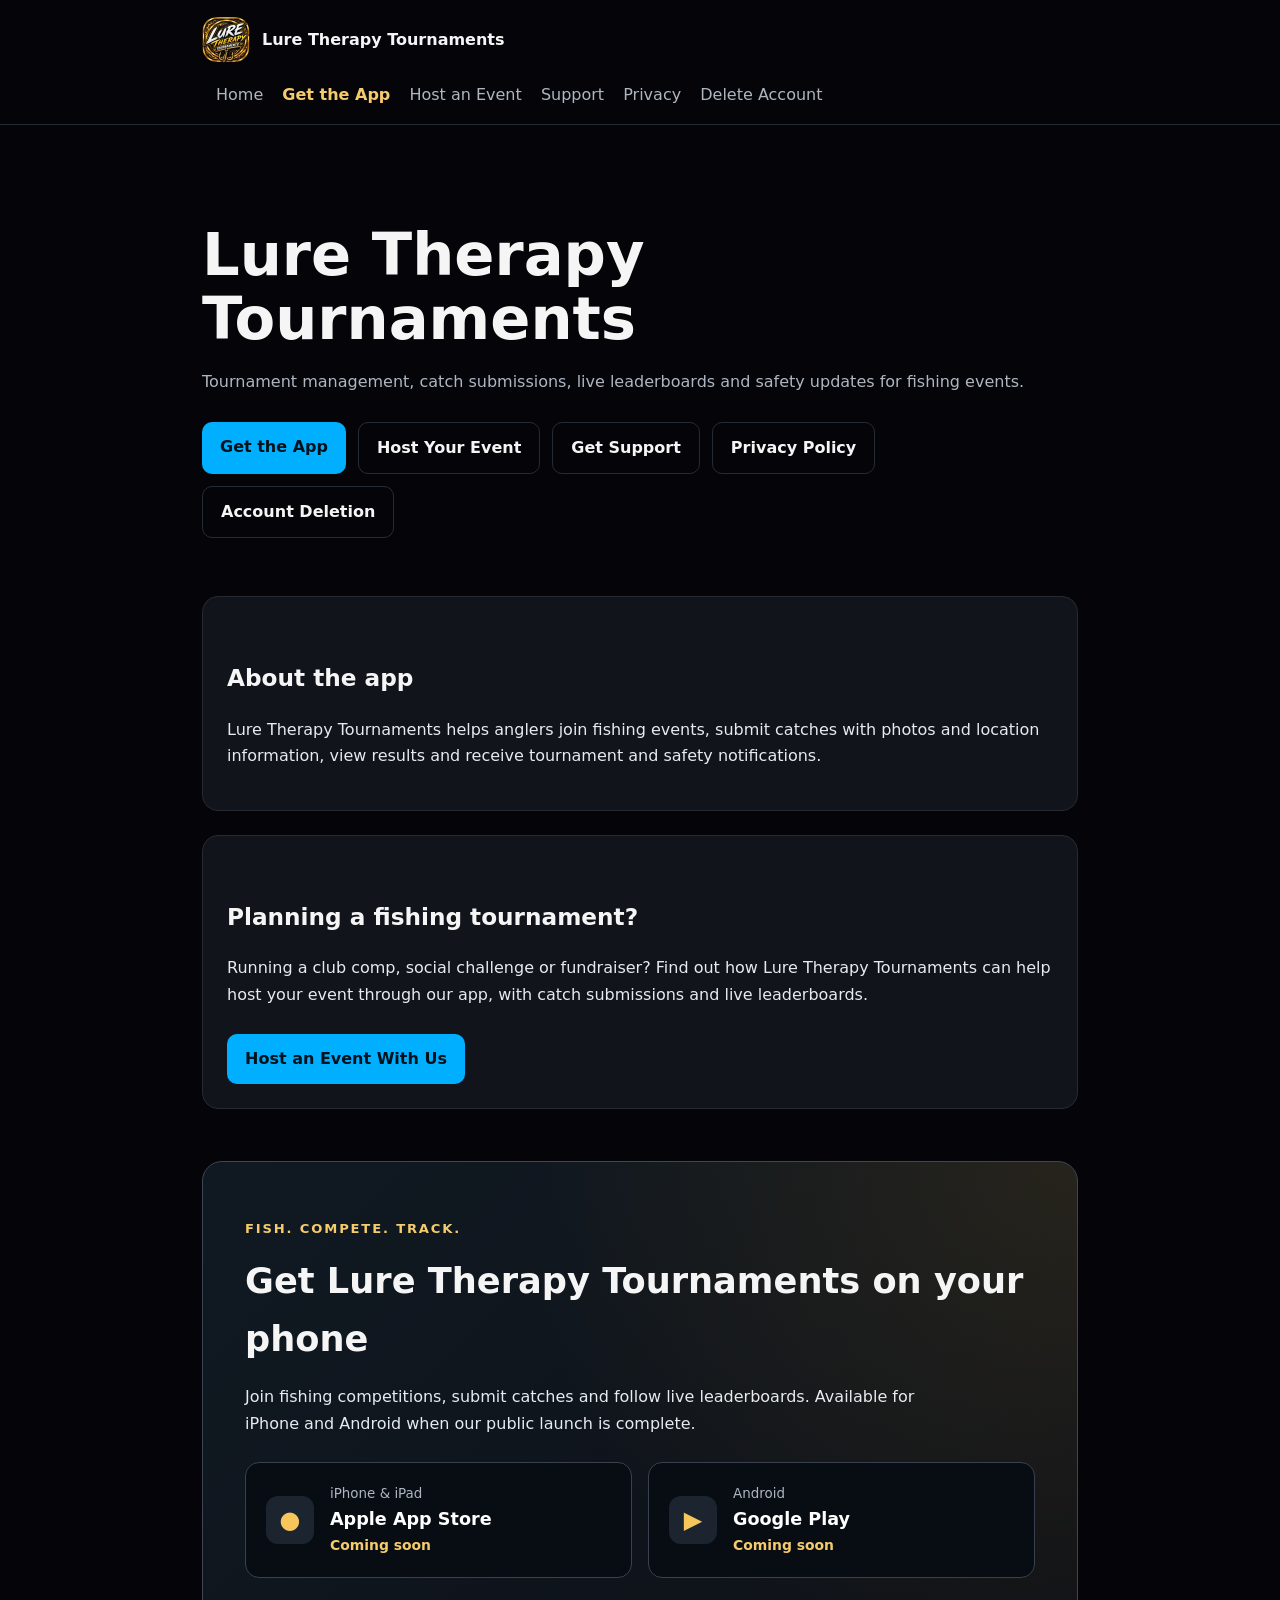
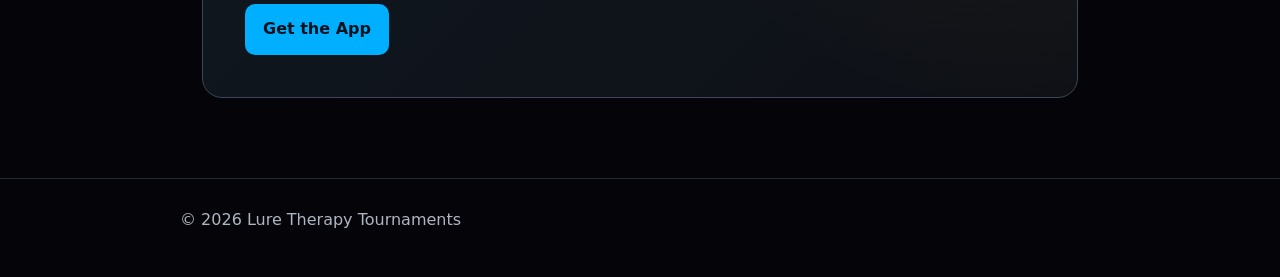
==== index.html @ d0845c4b "Add prominent app download links to homepage" ====
<!doctype html>
<html lang="en">
<head>
  <meta charset="utf-8">
  <meta name="viewport" content="width=device-width, initial-scale=1">
  <title>Lure Therapy Tournaments</title>
  <meta name="description" content="Lure Therapy Tournaments - tournament management, catch submissions, live leaderboards and safety updates.">
  <link rel="stylesheet" href="/styles.css">
</head>
<body>
<header>
  <div class="nav">
    <div class="brand">Lure Therapy Tournaments</div>
    <nav>
      <a href="/">Home</a>
      <a href="/download/">Get the App</a>
      <a href="/host-an-event/">Host an Event</a>
      <a href="/support/">Support</a>
      <a href="/privacy/">Privacy</a>
      <a href="/delete-account/">Delete Account</a>
    </nav>
  </div>
</header>
<main>
  <section class="hero">
    <h1>Lure Therapy Tournaments</h1>
    <p class="muted">Tournament management, catch submissions, live leaderboards and safety updates for fishing events.</p>
    <div class="actions">
      <a class="button" href="/download/">Get the App</a>
      <a class="button secondary" href="/host-an-event/">Host Your Event</a>
      <a class="button secondary" href="/support/">Get Support</a>
      <a class="button secondary" href="/privacy/">Privacy Policy</a>
      <a class="button secondary" href="/delete-account/">Account Deletion</a>
    </div>
  </section>
  <div class="card">
    <h2>About the app</h2>
    <p>Lure Therapy Tournaments helps anglers join fishing events, submit catches with photos and location information, view results and receive tournament and safety notifications.</p>
  </div>
  <div class="card">
    <h2>Planning a fishing tournament?</h2>
    <p>Running a club comp, social challenge or fundraiser? Find out how Lure Therapy Tournaments can help host your event through our app, with catch submissions and live leaderboards.</p>
    <div class="actions"><a class="button" href="/host-an-event/">Host an Event With Us</a></div>
  </div>

  <section id="download" class="download-section" aria-labelledby="download-heading">
    <p class="download-eyebrow">Fish. Compete. Track.</p>
    <h2 id="download-heading">Get Lure Therapy Tournaments on your phone</h2>
    <p>Join fishing competitions, submit catches and follow live leaderboards. Available for iPhone and Android when our public launch is complete.</p>
    <div class="store-grid" aria-label="App store availability">
      <div class="store-option">
        <span class="store-icon" aria-hidden="true">●</span>
        <div><span class="store-kicker">iPhone &amp; iPad</span><strong>Apple App Store</strong><span class="store-status">Coming soon</span></div>
      </div>
      <div class="store-option">
        <span class="store-icon" aria-hidden="true">▶</span>
        <div><span class="store-kicker">Android</span><strong>Google Play</strong><span class="store-status">Coming soon</span></div>
      </div>
    </div>
    <div class="actions"><a class="button" href="/download/">Get the App</a></div>
  </section>
</main>
<footer><div class="footer-inner">© 2026 Lure Therapy Tournaments</div></footer>
</body>
</html>
---- styles.css ----
:root {
  color-scheme: dark;
  --bg: #050509;
  --card: #11141a;
  --text: #f5f5f5;
  --muted: #aeb6c2;
  --accent: #00afff;
  --line: #252b35;
  --max: 920px;
}
* { box-sizing: border-box; }
body {
  margin: 0;
  font-family: Inter, ui-sans-serif, system-ui, -apple-system, BlinkMacSystemFont, "Segoe UI", sans-serif;
  background: var(--bg);
  color: var(--text);
  line-height: 1.65;
}
a { color: var(--accent); }
header { border-bottom: 1px solid var(--line); background: #050509; }
.nav {
  max-width: var(--max);
  margin: 0 auto;
  padding: 16px 22px;
  display: flex;
  gap: 18px;
  align-items: center;
  justify-content: space-between;
  flex-wrap: wrap;
}
.brand { font-weight: 800; }
nav a { margin-left: 14px; text-decoration: none; color: var(--muted); }
main { max-width: var(--max); margin: 0 auto; padding: 56px 22px 80px; }
.hero { padding: 42px 0 34px; }
h1 { font-size: clamp(2.1rem, 5vw, 3.7rem); line-height: 1.08; margin: 0 0 18px; }
h2 { margin-top: 38px; font-size: 1.45rem; }
h3 { margin-top: 26px; font-size: 1.1rem; }
p, li { color: #e7eaf0; }
.muted { color: var(--muted); }
.card {
  background: var(--card);
  border: 1px solid var(--line);
  border-radius: 16px;
  padding: 24px;
  margin: 24px 0;
}
.actions { display: flex; gap: 12px; flex-wrap: wrap; margin-top: 26px; }
.button {
  display: inline-block;
  padding: 12px 18px;
  border-radius: 10px;
  text-decoration: none;
  font-weight: 700;
  background: var(--accent);
  color: #00131c;
}
.button.secondary { background: transparent; color: var(--text); border: 1px solid var(--line); }
footer { border-top: 1px solid var(--line); padding: 28px 22px 44px; color: var(--muted); }
.footer-inner { max-width: var(--max); margin: 0 auto; }
ul { padding-left: 22px; }

/* Lure Therapy brand icon — displayed in the header on every page. */
.brand {
  display: inline-flex;
  align-items: center;
  gap: 12px;
  line-height: 1.2;
}
.brand::before {
  content: "";
  display: inline-block;
  flex: 0 0 48px;
  width: 48px;
  height: 48px;
  border-radius: 11px;
  background: url("[data-uri]") center / contain no-repeat;
}
@media (max-width: 600px) {
  .brand::before {
    flex-basis: 40px;
    width: 40px;
    height: 40px;
  }
}


/* App download sections and navigation */
nav a[aria-current="page"] { color: #fff; font-weight: 700; }
nav a[href="/download/"] { color: #f5cb6c; font-weight: 750; }
nav a[href="/download/"]:hover, nav a[href="/download/"]:focus-visible { color: #ffe2a1; }
.download-section {
  margin: 52px 0 0;
  padding: clamp(26px, 5vw, 42px);
  border: 1px solid #3d4652;
  border-radius: 20px;
  background: radial-gradient(circle at 100% 0%, rgba(247, 180, 43, .10), transparent 55%), linear-gradient(135deg, #101922, #0e1016);
}
.download-section h2 { margin: 0 0 10px; font-size: clamp(1.5rem, 3.4vw, 2.2rem); }
.download-section p { max-width: 700px; }
.download-eyebrow { color: #f5cb6c; text-transform: uppercase; letter-spacing: .14em; font-size: .82rem; font-weight: 800; }
.store-grid { display: grid; grid-template-columns: repeat(2, minmax(0, 1fr)); gap: 16px; margin-top: 25px; }
.store-option {
  display: flex; align-items: center; gap: 16px; min-height: 105px;
  padding: 20px; border: 1px solid #38414d; border-radius: 14px;
  background: #080d13;
}
.store-option > div { display: flex; flex-direction: column; align-items: flex-start; }
.store-icon { display: inline-flex; align-items: center; justify-content: center; flex: 0 0 48px; width: 48px; height: 48px; border-radius: 12px; background: #1c2430; color: #f7c65a; font-size: 1.5rem; }
.store-kicker { color: #aeb6c2; font-size: .84rem; }
.store-option strong { color: #fff; font-size: 1.1rem; }
.store-status { color: #f5cb6c; font-size: .87rem; font-weight: 700; }
.download-note { color: #aeb6c2; font-size: .9rem; margin: 16px 0 0; }
@media (max-width: 650px) {
  .store-grid { grid-template-columns: 1fr; }
  .store-option { min-height: 90px; }
  .nav nav { display: flex; flex-wrap: wrap; gap: 8px 14px; }
  .nav nav a { margin-left: 0; }
}
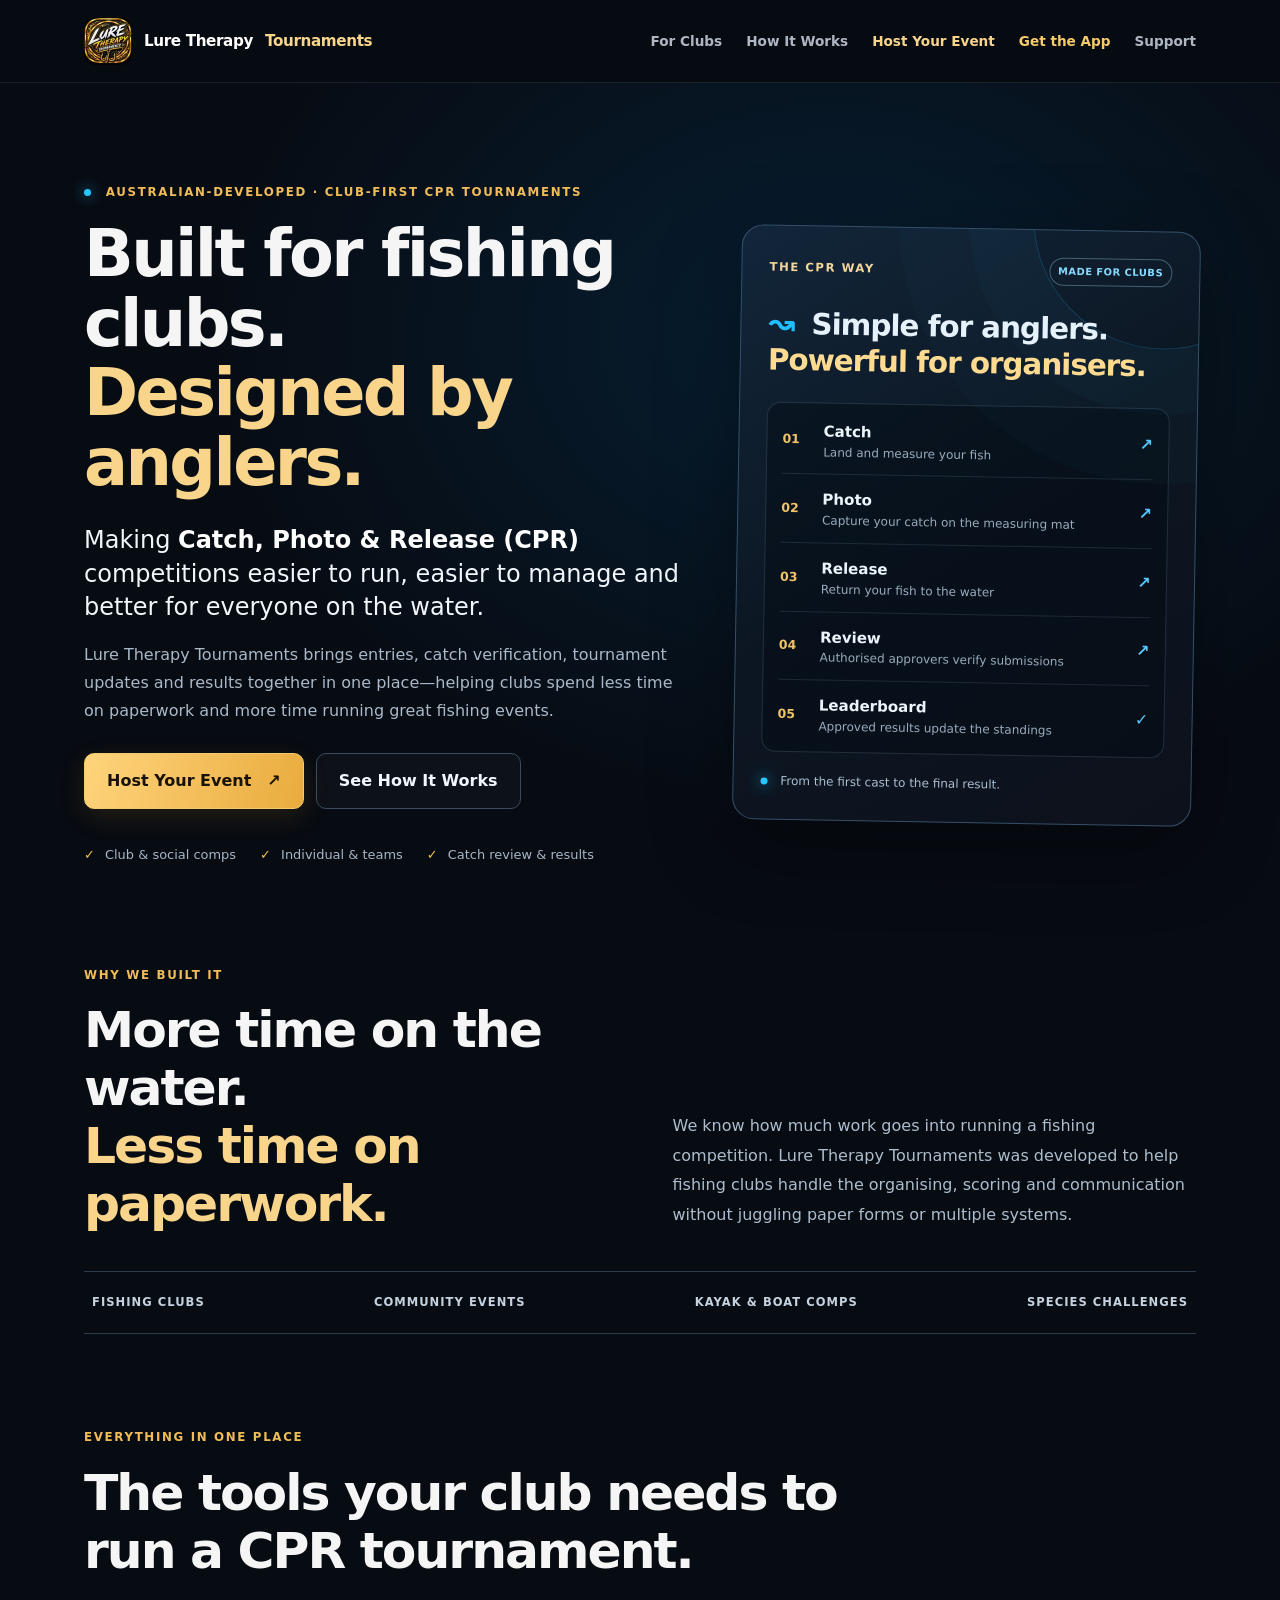
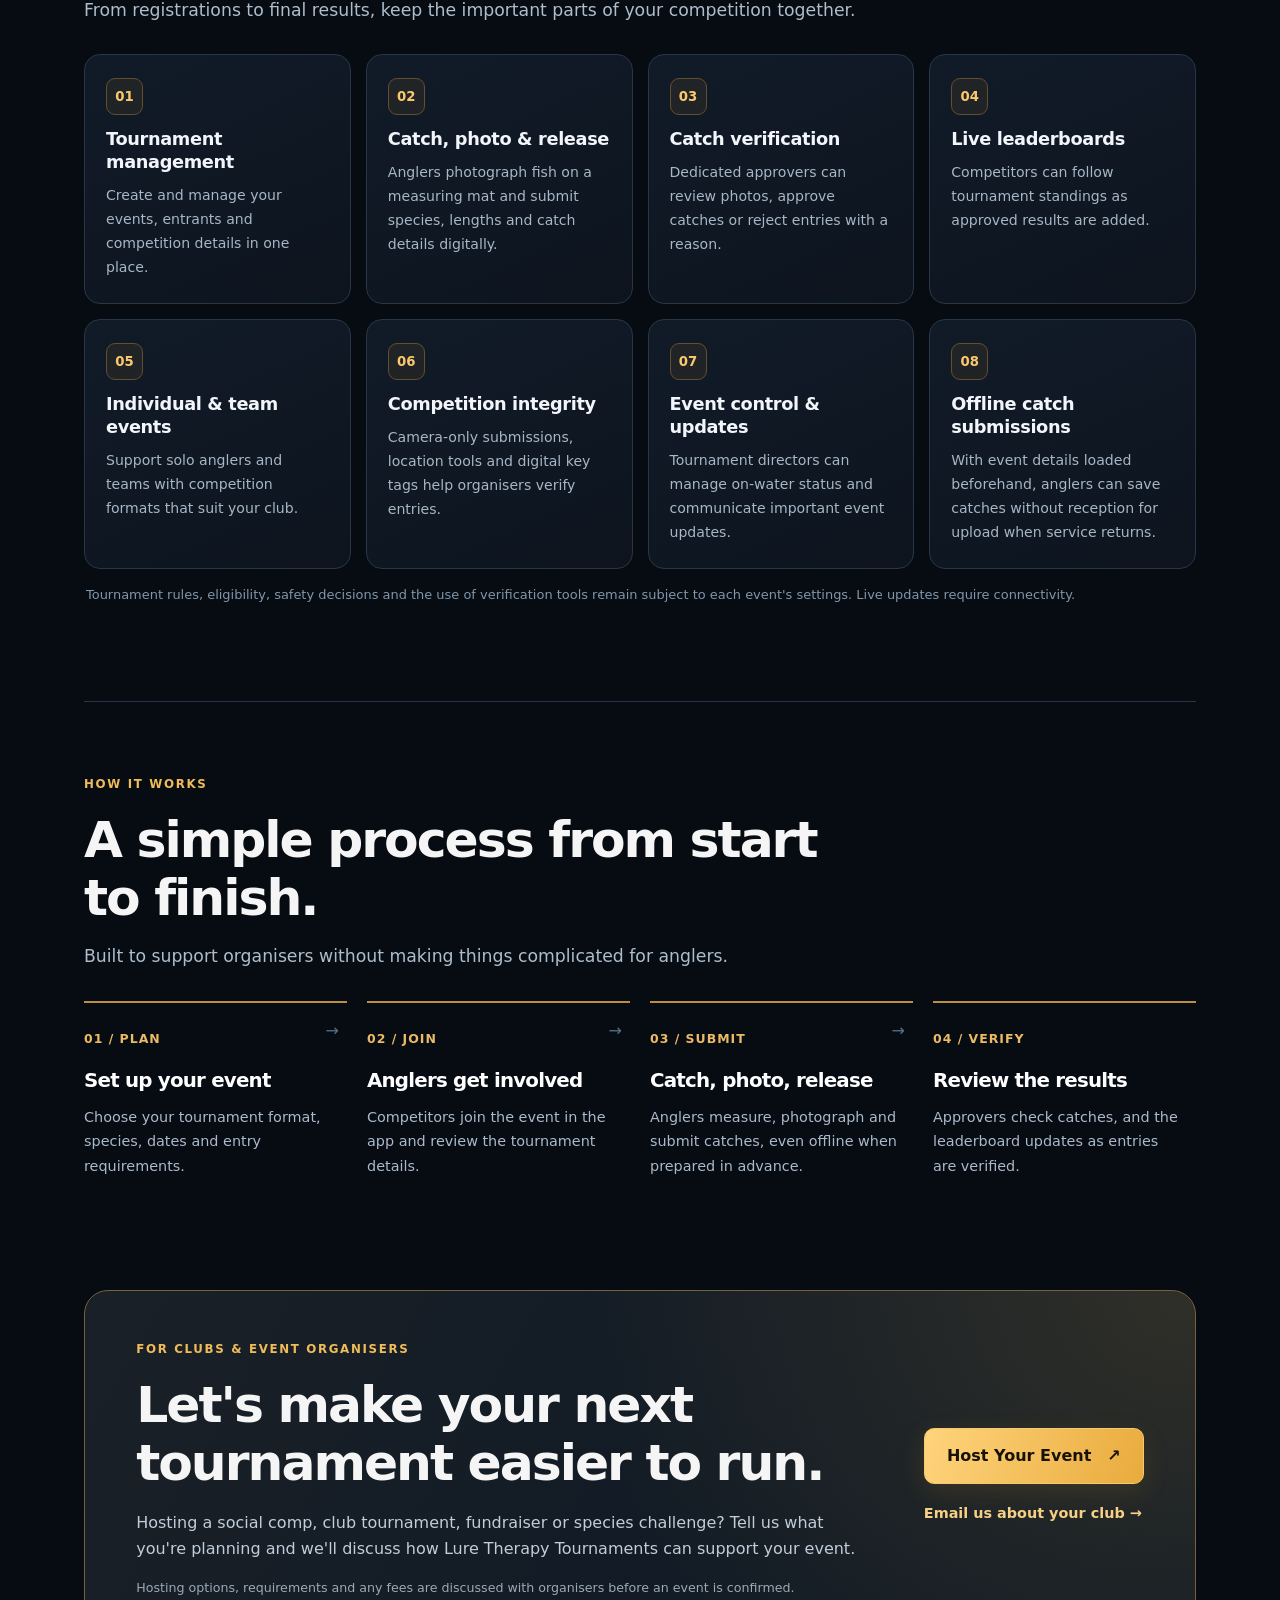
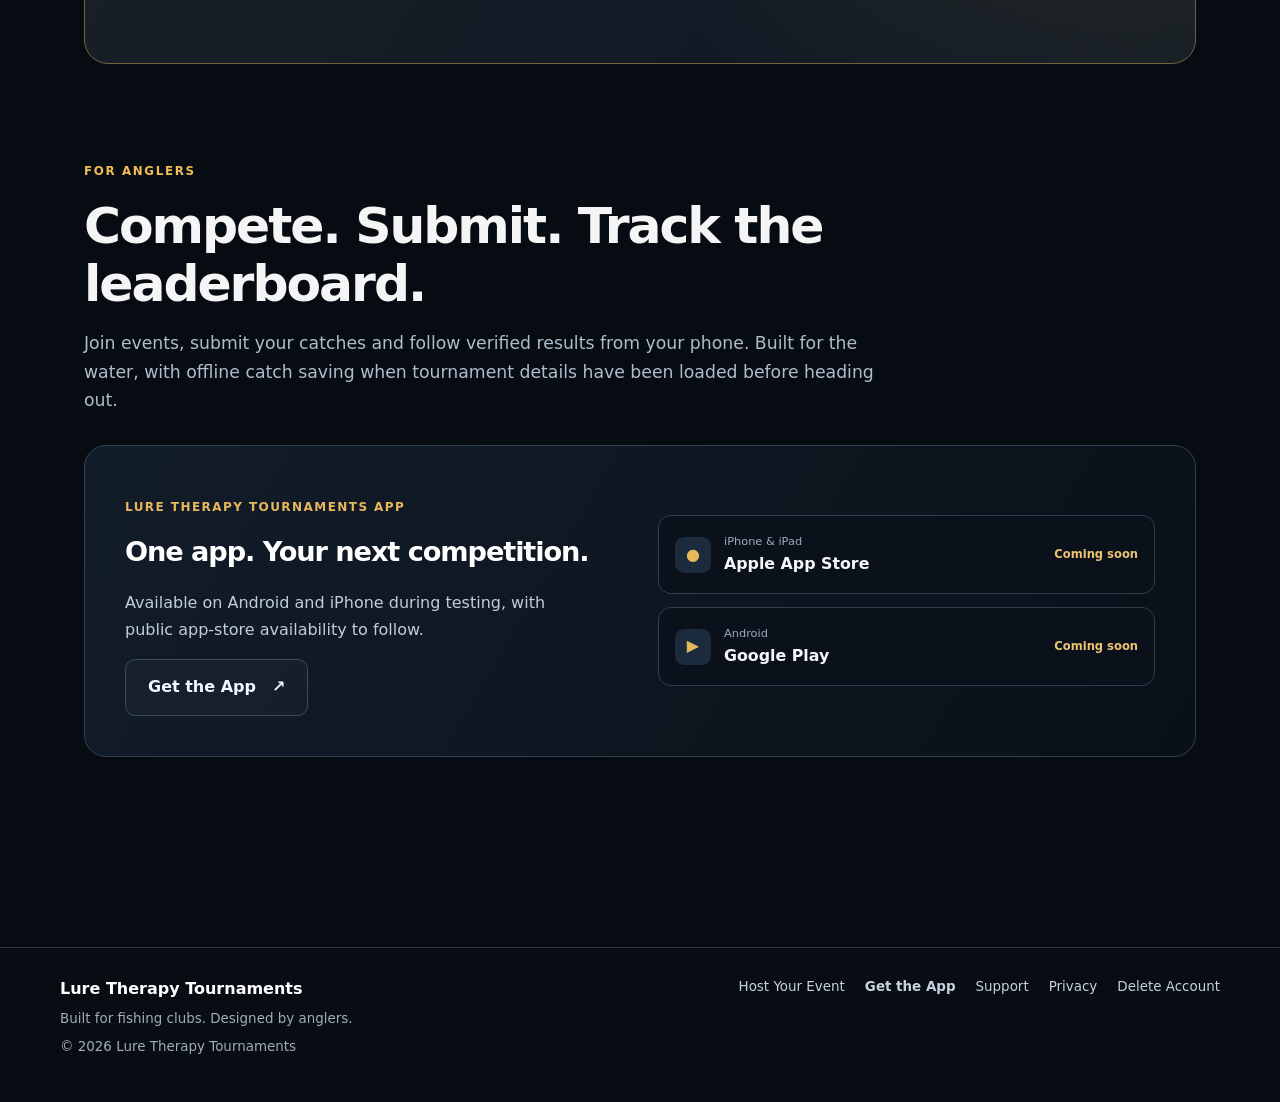
==== commit 1d7abcfa: "Refresh club-focused CPR homepage and event-hosting copy" ====
--- a/index.html
+++ b/index.html
@@ -1,65 +1,115 @@
 <!doctype html>
-<html lang="en">
+<html lang="en-AU">
 <head>
   <meta charset="utf-8">
   <meta name="viewport" content="width=device-width, initial-scale=1">
-  <title>Lure Therapy Tournaments</title>
-  <meta name="description" content="Lure Therapy Tournaments - tournament management, catch submissions, live leaderboards and safety updates.">
+  <meta name="theme-color" content="#080d14">
+  <title>CPR Fishing Tournament Management for Clubs | Lure Therapy Tournaments</title>
+  <meta name="description" content="Built for fishing clubs, designed by anglers. Lure Therapy Tournaments helps Australian clubs manage catch, photo and release (CPR) competitions, catch approvals and live leaderboards.">
+  <link rel="canonical" href="https://luretherapy.au/">
+  <meta property="og:type" content="website">
+  <meta property="og:title" content="Lure Therapy Tournaments — Built for Fishing Clubs">
+  <meta property="og:description" content="A club-first platform for catch, photo and release fishing tournaments. Manage events, verify catches and follow the leaderboard.">
+  <meta property="og:url" content="https://luretherapy.au/">
   <link rel="stylesheet" href="/styles.css">
+  <link rel="stylesheet" href="/home.css">
 </head>
-<body>
+<body class="home-page">
+<a class="skip-link" href="#main-content">Skip to content</a>
 <header>
   <div class="nav">
-    <div class="brand">Lure Therapy Tournaments</div>
-    <nav>
-      <a href="/">Home</a>
+    <a class="brand brand-link" href="/" aria-label="Lure Therapy Tournaments home">Lure Therapy <span>Tournaments</span></a>
+    <nav class="site-nav" aria-label="Main navigation">
+      <a href="#for-clubs">For Clubs</a>
+      <a href="#how-it-works">How It Works</a>
+      <a class="nav-feature" href="/host-an-event/">Host Your Event</a>
       <a href="/download/">Get the App</a>
-      <a href="/host-an-event/">Host an Event</a>
       <a href="/support/">Support</a>
-      <a href="/privacy/">Privacy</a>
-      <a href="/delete-account/">Delete Account</a>
     </nav>
   </div>
 </header>
-<main>
-  <section class="hero">
-    <h1>Lure Therapy Tournaments</h1>
-    <p class="muted">Tournament management, catch submissions, live leaderboards and safety updates for fishing events.</p>
-    <div class="actions">
-      <a class="button" href="/download/">Get the App</a>
-      <a class="button secondary" href="/host-an-event/">Host Your Event</a>
-      <a class="button secondary" href="/support/">Get Support</a>
-      <a class="button secondary" href="/privacy/">Privacy Policy</a>
-      <a class="button secondary" href="/delete-account/">Account Deletion</a>
+<main id="main-content">
+  <section class="home-hero" aria-labelledby="hero-heading">
+    <div class="hero-copy">
+      <p class="eyebrow"><span class="eyebrow-dot" aria-hidden="true"></span> AUSTRALIAN-DEVELOPED · CLUB-FIRST CPR TOURNAMENTS</p>
+      <h1 id="hero-heading">Built for fishing clubs.<br><span>Designed by anglers.</span></h1>
+      <p class="hero-lead">Making <strong>Catch, Photo &amp; Release (CPR)</strong> competitions easier to run, easier to manage and better for everyone on the water.</p>
+      <p class="hero-sub">Lure Therapy Tournaments brings entries, catch verification, tournament updates and results together in one place—helping clubs spend less time on paperwork and more time running great fishing events.</p>
+      <div class="actions hero-actions">
+        <a class="button button-gold" href="/host-an-event/">Host Your Event <span aria-hidden="true">↗</span></a>
+        <a class="button button-outline" href="#how-it-works">See How It Works</a>
+      </div>
+      <div class="hero-highlights" aria-label="Platform highlights">
+        <span><i aria-hidden="true">✓</i> Club &amp; social comps</span>
+        <span><i aria-hidden="true">✓</i> Individual &amp; teams</span>
+        <span><i aria-hidden="true">✓</i> Catch review &amp; results</span>
+      </div>
+    </div>
+    <div class="workflow-card" aria-label="Catch, photo and release tournament workflow">
+      <div class="workflow-top">
+        <span class="work-label">THE CPR WAY</span>
+        <span class="work-badge">MADE FOR CLUBS</span>
+      </div>
+      <div class="workflow-heading"><span class="tiny-hook" aria-hidden="true">↝</span> Simple for anglers.<br><strong>Powerful for organisers.</strong></div>
+      <div class="workflow-steps">
+        <div class="workflow-step"><span class="step-number">01</span><div><strong>Catch</strong><small>Land and measure your fish</small></div><span class="step-mark" aria-hidden="true">↗</span></div>
+        <div class="workflow-step"><span class="step-number">02</span><div><strong>Photo</strong><small>Capture your catch on the measuring mat</small></div><span class="step-mark" aria-hidden="true">↗</span></div>
+        <div class="workflow-step"><span class="step-number">03</span><div><strong>Release</strong><small>Return your fish to the water</small></div><span class="step-mark" aria-hidden="true">↗</span></div>
+        <div class="workflow-step"><span class="step-number">04</span><div><strong>Review</strong><small>Authorised approvers verify submissions</small></div><span class="step-mark" aria-hidden="true">↗</span></div>
+        <div class="workflow-step"><span class="step-number">05</span><div><strong>Leaderboard</strong><small>Approved results update the standings</small></div><span class="step-mark" aria-hidden="true">✓</span></div>
+      </div>
+      <div class="workflow-foot"><span class="live-dot" aria-hidden="true"></span> From the first cast to the final result.</div>
     </div>
   </section>
-  <div class="card">
-    <h2>About the app</h2>
-    <p>Lure Therapy Tournaments helps anglers join fishing events, submit catches with photos and location information, view results and receive tournament and safety notifications.</p>
-  </div>
-  <div class="card">
-    <h2>Planning a fishing tournament?</h2>
-    <p>Running a club comp, social challenge or fundraiser? Find out how Lure Therapy Tournaments can help host your event through our app, with catch submissions and live leaderboards.</p>
-    <div class="actions"><a class="button" href="/host-an-event/">Host an Event With Us</a></div>
-  </div>
 
-  <section id="download" class="download-section" aria-labelledby="download-heading">
-    <p class="download-eyebrow">Fish. Compete. Track.</p>
-    <h2 id="download-heading">Get Lure Therapy Tournaments on your phone</h2>
-    <p>Join fishing competitions, submit catches and follow live leaderboards. Available for iPhone and Android when our public launch is complete.</p>
-    <div class="store-grid" aria-label="App store availability">
-      <div class="store-option">
-        <span class="store-icon" aria-hidden="true">●</span>
-        <div><span class="store-kicker">iPhone &amp; iPad</span><strong>Apple App Store</strong><span class="store-status">Coming soon</span></div>
-      </div>
-      <div class="store-option">
-        <span class="store-icon" aria-hidden="true">▶</span>
-        <div><span class="store-kicker">Android</span><strong>Google Play</strong><span class="store-status">Coming soon</span></div>
-      </div>
+  <section class="mission-section home-section" id="for-clubs" aria-labelledby="mission-heading">
+    <div class="section-heading">
+      <div><p class="eyebrow">WHY WE BUILT IT</p><h2 id="mission-heading">More time on the water.<br><span>Less time on paperwork.</span></h2></div>
+      <p>We know how much work goes into running a fishing competition. Lure Therapy Tournaments was developed to help fishing clubs handle the organising, scoring and communication without juggling paper forms or multiple systems.</p>
     </div>
-    <div class="actions"><a class="button" href="/download/">Get the App</a></div>
+    <div class="mission-strip" aria-label="Who the platform is built for">
+      <span>FISHING CLUBS</span><span>COMMUNITY EVENTS</span><span>KAYAK &amp; BOAT COMPS</span><span>SPECIES CHALLENGES</span>
+    </div>
+  </section>
+
+  <section class="home-section" aria-labelledby="features-heading">
+    <div class="section-title-wrap"><p class="eyebrow">EVERYTHING IN ONE PLACE</p><h2 id="features-heading">The tools your club needs to run a CPR tournament.</h2><p class="section-intro">From registrations to final results, keep the important parts of your competition together.</p></div>
+    <div class="club-feature-grid">
+      <article class="club-feature"><span class="feature-symbol" aria-hidden="true">01</span><h3>Tournament management</h3><p>Create and manage your events, entrants and competition details in one place.</p></article>
+      <article class="club-feature"><span class="feature-symbol" aria-hidden="true">02</span><h3>Catch, photo &amp; release</h3><p>Anglers photograph fish on a measuring mat and submit species, lengths and catch details digitally.</p></article>
+      <article class="club-feature"><span class="feature-symbol" aria-hidden="true">03</span><h3>Catch verification</h3><p>Dedicated approvers can review photos, approve catches or reject entries with a reason.</p></article>
+      <article class="club-feature"><span class="feature-symbol" aria-hidden="true">04</span><h3>Live leaderboards</h3><p>Competitors can follow tournament standings as approved results are added.</p></article>
+      <article class="club-feature"><span class="feature-symbol" aria-hidden="true">05</span><h3>Individual &amp; team events</h3><p>Support solo anglers and teams with competition formats that suit your club.</p></article>
+      <article class="club-feature"><span class="feature-symbol" aria-hidden="true">06</span><h3>Competition integrity</h3><p>Camera-only submissions, location tools and digital key tags help organisers verify entries.</p></article>
+      <article class="club-feature"><span class="feature-symbol" aria-hidden="true">07</span><h3>Event control &amp; updates</h3><p>Tournament directors can manage on-water status and communicate important event updates.</p></article>
+      <article class="club-feature"><span class="feature-symbol" aria-hidden="true">08</span><h3>Offline catch submissions</h3><p>With event details loaded beforehand, anglers can save catches without reception for upload when service returns.</p></article>
+    </div>
+    <p class="fine-print">Tournament rules, eligibility, safety decisions and the use of verification tools remain subject to each event's settings. Live updates require connectivity.</p>
+  </section>
+
+  <section id="how-it-works" class="home-section how-section" aria-labelledby="how-heading">
+    <div class="section-title-wrap"><p class="eyebrow">HOW IT WORKS</p><h2 id="how-heading">A simple process from start to finish.</h2><p class="section-intro">Built to support organisers without making things complicated for anglers.</p></div>
+    <div class="how-grid">
+      <article class="how-card"><span>01 / PLAN</span><h3>Set up your event</h3><p>Choose your tournament format, species, dates and entry requirements.</p></article>
+      <article class="how-card"><span>02 / JOIN</span><h3>Anglers get involved</h3><p>Competitors join the event in the app and review the tournament details.</p></article>
+      <article class="how-card"><span>03 / SUBMIT</span><h3>Catch, photo, release</h3><p>Anglers measure, photograph and submit catches, even offline when prepared in advance.</p></article>
+      <article class="how-card"><span>04 / VERIFY</span><h3>Review the results</h3><p>Approvers check catches, and the leaderboard updates as entries are verified.</p></article>
+    </div>
+  </section>
+
+  <section class="host-banner" aria-labelledby="host-heading">
+    <div><p class="eyebrow">FOR CLUBS &amp; EVENT ORGANISERS</p><h2 id="host-heading">Let's make your next tournament easier to run.</h2><p>Hosting a social comp, club tournament, fundraiser or species challenge? Tell us what you're planning and we'll discuss how Lure Therapy Tournaments can support your event.</p><p class="banner-note">Hosting options, requirements and any fees are discussed with organisers before an event is confirmed.</p></div>
+    <div class="host-actions"><a class="button button-gold" href="/host-an-event/">Host Your Event <span aria-hidden="true">↗</span></a><a href="mailto:mat_p86@hotmail.com?subject=Lure%20Therapy%20Tournaments%20-%20Club%20Enquiry" class="text-link">Email us about your club <span aria-hidden="true">→</span></a></div>
+  </section>
+
+  <section class="home-section angler-section" aria-labelledby="angler-heading">
+    <div class="section-title-wrap"><p class="eyebrow">FOR ANGLERS</p><h2 id="angler-heading">Compete. Submit. Track the leaderboard.</h2><p class="section-intro">Join events, submit your catches and follow verified results from your phone. Built for the water, with offline catch saving when tournament details have been loaded before heading out.</p></div>
+    <div class="download-highlight">
+      <div class="download-highlight-copy"><p class="mini-kicker">LURE THERAPY TOURNAMENTS APP</p><h3>One app. Your next competition.</h3><p>Available on Android and iPhone during testing, with public app-store availability to follow.</p><a class="button button-outline" href="/download/">Get the App <span aria-hidden="true">↗</span></a></div>
+      <div class="store-availability" aria-label="Public app store availability"><div><span class="store-device" aria-hidden="true">●</span><span><small>iPhone &amp; iPad</small><strong>Apple App Store</strong></span><em>Coming soon</em></div><div><span class="store-device" aria-hidden="true">▶</span><span><small>Android</small><strong>Google Play</strong></span><em>Coming soon</em></div></div>
+    </div>
   </section>
 </main>
-<footer><div class="footer-inner">© 2026 Lure Therapy Tournaments</div></footer>
+<footer><div class="footer-inner home-footer"><div><strong>Lure Therapy Tournaments</strong><span>Built for fishing clubs. Designed by anglers.</span><small>© 2026 Lure Therapy Tournaments</small></div><nav aria-label="Footer links"><a href="/host-an-event/">Host Your Event</a><a href="/download/">Get the App</a><a href="/support/">Support</a><a href="/privacy/">Privacy</a><a href="/delete-account/">Delete Account</a></nav></div></footer>
 </body>
-</html>
+</html>
--- a/home.css
+++ b/home.css
@@ -0,0 +1,134 @@
+/* Homepage only: preserve the existing shared styles on all other pages. */
+.home-page { --max: 1160px; --gold: #f1bd56; --soft-gold: #f9d58c; --ink: #070b12; --blue: #24bcff; background: #070b12; }
+.home-page header { position: sticky; top: 0; z-index: 20; border-bottom: 1px solid rgba(182,200,221,.12); background: rgba(7,11,18,.93); backdrop-filter: blur(16px); -webkit-backdrop-filter: blur(16px); }
+.home-page .nav { gap: 20px; padding: 17px 24px; }
+.home-page .brand-link { text-decoration: none; color: #fff; font-size: .95rem; letter-spacing: -.025em; }
+.home-page .brand-link span { color: var(--soft-gold); }
+.home-page .site-nav { display: flex; align-items: center; gap: 10px 24px; flex-wrap: wrap; }
+.home-page .site-nav a { margin: 0; font-size: .85rem; font-weight: 650; transition: color .15s ease; }
+.home-page .site-nav a:hover, .home-page .site-nav a:focus-visible { color: #fff; }
+.home-page .site-nav .nav-feature { color: var(--soft-gold); }
+.home-page main { padding: 0 24px 94px; }
+.home-page h1, .home-page h2, .home-page h3 { letter-spacing: -.04em; }
+.home-page h2 { font-size: clamp(2rem, 4vw, 3.15rem); line-height: 1.15; margin: 0; }
+.home-page p { color: #c1cdd9; }
+.home-page a:focus-visible { outline: 2px solid #f1bd56; outline-offset: 4px; }
+.home-page .button { padding: 14px 22px; border-radius: 10px; display: inline-flex; align-items: center; justify-content: center; gap: 16px; min-height: 48px; transition: transform .15s, box-shadow .15s, background .15s; }
+.home-page .button:hover { transform: translateY(-2px); }
+.home-page .button-gold { background: linear-gradient(110deg, #ffd47c, #e9ab3d); color: #171106; border: 1px solid #f3ca6c; box-shadow: 0 8px 27px rgba(216,147,34,.14); }
+.home-page .button-outline { background: rgba(255,255,255,.025); color: #f2f6ff; border: 1px solid #3b4c60; }
+.home-page .button-outline:hover { background: #172331; }
+.home-page .eyebrow { font-size: .74rem; line-height: 1.3; letter-spacing: .14em; text-transform: uppercase; font-weight: 800; color: #efbc59; margin: 0 0 18px; }
+.home-page .home-hero { display: grid; grid-template-columns: minmax(0, 1.13fr) minmax(330px, .87fr); align-items: center; gap: clamp(30px, 4.5vw, 70px); padding: clamp(74px, 8vw, 112px) 0 clamp(75px, 8vw, 104px); position: relative; }
+.home-page .home-hero::before { content: ""; position: absolute; z-index: -1; inset: -10% -8% 0 -8%; pointer-events:none; background: radial-gradient(ellipse at 65% 35%, rgba(5,92,150,.24), transparent 56%); }
+.home-page .eyebrow-dot, .home-page .live-dot { display:inline-block; width: 7px; height: 7px; border-radius: 50%; background:#27c7ff; box-shadow:0 0 14px #1eaeec; margin-right: 9px; vertical-align: middle; }
+.home-page h1 { margin: 0 0 26px; font-size: clamp(2.7rem, 5.1vw, 5.15rem); line-height: 1.07; max-width: 730px; }
+.home-page h1 span, .home-page .mission-section h2 span { color: var(--soft-gold); }
+.home-page .hero-lead { font-size: clamp(1.2rem, 2vw, 1.5rem); line-height: 1.4; color: #f0f6fa; margin: 0 0 16px; max-width: 650px; }
+.home-page .hero-lead strong { color: #fff; }
+.home-page .hero-sub { color: #aab9c8; font-size: 1rem; line-height: 1.75; max-width: 600px; margin: 0; }
+.home-page .hero-actions { margin-top: 28px; }
+.home-page .hero-highlights { display:flex; flex-wrap:wrap; gap:10px 24px; margin-top:35px; font-size:.81rem; color:#a8b6c5; }
+.home-page .hero-highlights i { font-style:normal; color:#f1bd56; margin-right:6px; }
+.home-page .workflow-card { position:relative; overflow:hidden; border:1px solid #36506a; border-radius:22px; background:linear-gradient(147deg,#12263a 0%,#0c1622 50%,#0d111b 100%); box-shadow:0 22px 80px rgba(0,0,0,.34); padding:27px; transform:rotate(1deg); }
+.home-page .workflow-card::before { content:""; position:absolute; width:260px; height:260px; top:-145px; right:-95px; border:1px solid rgba(46,186,252,.22); border-radius:50%; box-shadow:0 0 0 65px rgba(46,186,252,.025),0 0 0 135px rgba(46,186,252,.018); pointer-events:none; }
+.home-page .workflow-top { display:flex; justify-content:space-between; align-items:center; gap:10px; position:relative; }
+.home-page .work-label { color:#f3d69b; font-size:.73rem; letter-spacing:.13em; font-weight:800; }
+.home-page .work-badge { border:1px solid #446174; color:#86d9ff; border-radius:100px; padding:5px 8px; font-size:.62rem; letter-spacing:.05em; font-weight:750; }
+.home-page .workflow-heading { color:#e5f2fb; font-weight:750; font-size:clamp(1.4rem,2.3vw,2rem); letter-spacing:-.035em; line-height:1.18; margin:24px 0; position:relative; }
+.home-page .workflow-heading strong { color:#ffdb92; }
+.home-page .tiny-hook { color:#1fbeff; font-size:2rem; margin-right:8px; }
+.home-page .workflow-steps { border:1px solid rgba(138,171,201,.2); background:rgba(4,12,21,.46); border-radius:14px; padding:3px 15px; }
+.home-page .workflow-step { display:flex; gap:14px; align-items:center; padding:13px 0; border-bottom:1px solid rgba(129,154,180,.18); }
+.home-page .workflow-step:last-child { border-bottom:none; }
+.home-page .step-number { color:#efc367; font-size:.78rem; font-weight:800; min-width:27px; }
+.home-page .workflow-step div { display:flex; flex-direction:column; flex:1; min-width:0; }
+.home-page .workflow-step strong { color:#edf5fc; font-size:.94rem; }
+.home-page .workflow-step small { color:#99abbc; font-size:.75rem; line-height:1.4; }
+.home-page .step-mark { color:#57c8ff; font-weight:800; }
+.home-page .workflow-foot { margin-top:20px; color:#aabed0; font-size:.75rem; }
+.home-page .home-section { margin: 0 0 96px; scroll-margin-top: 104px; }
+.home-page .section-heading { display:grid; grid-template-columns:1fr 1fr; gap:65px; align-items:end; }
+.home-page .section-heading > p { line-height:1.85; color:#adbdcd; max-width:530px; font-size:1rem; margin:0 0 4px; }
+.home-page .mission-strip { display:flex; flex-wrap:wrap; justify-content:space-between; gap:14px 25px; border-top:1px solid #2a3b4d; border-bottom:1px solid #2a3b4d; margin-top:38px; padding:21px 8px; font-size:.72rem; letter-spacing:.09em; color:#c5d2df; font-weight:800; }
+.home-page .section-title-wrap { max-width:790px; margin-bottom:30px; }
+.home-page .section-intro { color:#adbdcc; font-size:1.08rem; margin:16px 0 0; line-height:1.65; }
+.home-page .club-feature-grid { display:grid; grid-template-columns:repeat(4,minmax(0,1fr)); gap:15px; }
+.home-page .club-feature { border:1px solid #273747; border-radius:16px; padding:23px 21px; min-height:218px; background:linear-gradient(155deg,#111b28,#0d141e); }
+.home-page .feature-symbol { display:inline-flex; width:37px; height:37px; border-radius:9px; align-items:center; justify-content:center; font-weight:800; color:#fac96e; border:1px solid #634e2d; font-size:.83rem; background:rgba(219,158,47,.08); margin-bottom:13px; }
+.home-page .club-feature h3 { margin:0 0 10px; font-size:1.11rem; line-height:1.3; color:#f2f6fb; letter-spacing:-.02em; }
+.home-page .club-feature p { margin:0; color:#a7b7c6; font-size:.88rem; line-height:1.7; }
+.home-page .fine-print { color:#8096aa; font-size:.81rem; margin:15px 2px 0; }
+.home-page .how-section { border-top:1px solid #253547; padding-top:75px; }
+.home-page .how-grid { display:grid; grid-template-columns:repeat(4,minmax(0,1fr)); gap:20px; }
+.home-page .how-card { position:relative; padding:22px 12px 16px 0; border-top:2px solid #bc8e40; }
+.home-page .how-card::after { content:"→"; position:absolute; right:8px; top:15px; color:#52738a; }
+.home-page .how-card:last-child::after { display:none; }
+.home-page .how-card > span { color:#ebba65; font-size:.78rem; font-weight:800; letter-spacing:.08em; }
+.home-page .how-card h3 { color:#fff; font-size:1.24rem; line-height:1.22; margin:18px 0 11px; }
+.home-page .how-card p { color:#aabacb; font-size:.9rem; line-height:1.7; margin:0; }
+.home-page .host-banner { border:1px solid #73613f; background:radial-gradient(circle at 100% 0%,rgba(228,168,63,.16),transparent 52%),linear-gradient(120deg,#1a2027,#0b1724); border-radius:24px; padding:clamp(30px,4vw,52px); display:grid; grid-template-columns:minmax(0,1fr) 220px; gap:30px; align-items:center; margin-bottom:100px; }
+.home-page .host-banner h2 { max-width:730px; margin-bottom:18px; }
+.home-page .host-banner p:not(.eyebrow) { max-width:740px; }
+.home-page .host-banner .banner-note { font-size:.79rem; color:#9ba9b7; }
+.home-page .host-actions { display:flex; flex-direction:column; align-items:flex-start; gap:18px; }
+.home-page .host-actions .button { width:100%; }
+.home-page .text-link { color:#f7d086; text-decoration:none; font-size:.9rem; font-weight:700; }
+.home-page .text-link:hover { text-decoration:underline; }
+.home-page .download-highlight { display:grid; grid-template-columns:1fr 1fr; gap:36px; border:1px solid #324052; border-radius:22px; padding:clamp(23px,4vw,40px); background:linear-gradient(120deg,#121d2a,#0a1018); margin-top:25px; align-items:center; }
+.home-page .mini-kicker { font-size:.75rem; font-weight:800; color:#e8b75c; letter-spacing:.12em; }
+.home-page .download-highlight h3 { color:#fff; font-size:1.7rem; margin:8px 0; }
+.home-page .download-highlight p { max-width:470px; }
+.home-page .store-availability { display:flex; flex-direction:column; gap:13px; }
+.home-page .store-availability > div { display:flex; gap:13px; align-items:center; padding:16px; background:#0a111a; border:1px solid #303d4c; border-radius:13px; }
+.home-page .store-availability span:nth-child(2) { display:flex; flex-direction:column; flex:1; min-width:0; }
+.home-page .store-availability small { color:#9dacbd; font-size:.71rem; }
+.home-page .store-availability strong { color:#f4f7fa; font-size:.99rem; }
+.home-page .store-availability em { color:#ecc371; font-style:normal; font-size:.72rem; font-weight:800; }
+.home-page .store-device { width:36px; height:36px; border-radius:9px; display:flex; justify-content:center; align-items:center; flex-shrink:0; background:#1b2b3d; color:#e6b85c; }
+.home-page footer { border-top:1px solid #273343; background:#080c13; }
+.home-page .home-footer { display:flex; justify-content:space-between; flex-wrap:wrap; gap:25px; }
+.home-page .home-footer > div { display:flex; flex-direction:column; gap:6px; }
+.home-page .home-footer strong { color:#fff; }
+.home-page .home-footer span, .home-page .home-footer small { color:#a0adba; font-size:.84rem; }
+.home-page .home-footer nav { display:flex; flex-wrap:wrap; align-items:flex-start; gap:10px 20px; max-width:550px; }
+.home-page .home-footer nav a { margin:0; color:#c6d2df; font-size:.84rem; }
+.home-page .home-footer nav a:hover { color:#f6cc7c; }
+.home-page .skip-link { position:absolute; left:-1000px; top:10px; background:#f2c56f; color:#111; padding:8px 14px; z-index:100; }
+.home-page .skip-link:focus { left:10px; }
+@media (max-width: 1020px) {
+ .home-page .home-hero { grid-template-columns:1.05fr .95fr; gap:22px; }
+ .home-page .club-feature-grid { grid-template-columns:repeat(2,minmax(0,1fr)); }
+ .home-page .workflow-card { padding:19px; transform:none; }
+ .home-page .workflow-heading { font-size:1.6rem; }
+}
+@media (max-width: 760px) {
+ .home-page .nav { justify-content:center; text-align:center; }
+ .home-page .site-nav { justify-content:center; gap:9px 16px; }
+ .home-page main { padding:0 20px 60px; }
+ .home-page .home-hero { grid-template-columns:1fr; padding:64px 0 65px; }
+ .home-page .workflow-card { max-width:540px; width:100%; }
+ .home-page .section-heading, .home-page .download-highlight, .home-page .host-banner { grid-template-columns:1fr; gap:22px; }
+ .home-page .mission-strip { justify-content:flex-start; }
+ .home-page .how-grid { grid-template-columns:repeat(2,minmax(0,1fr)); }
+ .home-page .home-section { margin-bottom:68px; }
+ .home-page .how-section { padding-top:52px; }
+ .home-page .host-banner { margin-bottom:70px; }
+ .home-page .host-actions { max-width:340px; }
+}
+@media (max-width: 510px) {
+ .home-page h1 { font-size:clamp(2.5rem,11vw,3.6rem); }
+ .home-page .nav { padding:13px 14px; }
+ .home-page .brand-link { font-size:.82rem; }
+ .home-page .site-nav { gap:5px 13px; }
+ .home-page .site-nav a { font-size:.77rem; }
+ .home-page .club-feature-grid,.home-page .how-grid { grid-template-columns:1fr; }
+ .home-page .club-feature { min-height:auto; }
+ .home-page .hero-actions .button { width:100%; }
+ .home-page .workflow-card { padding:19px; }
+ .home-page .home-hero { padding-top:45px; }
+ .home-page .mission-strip span { width:calc(50% - 15px); font-size:.64rem; }
+ .home-page .home-footer { flex-direction:column; }
+ .home-page .store-availability > div { flex-wrap:wrap; }
+}
+@media (prefers-reduced-motion: reduce) { .home-page .button { transition:none; } }
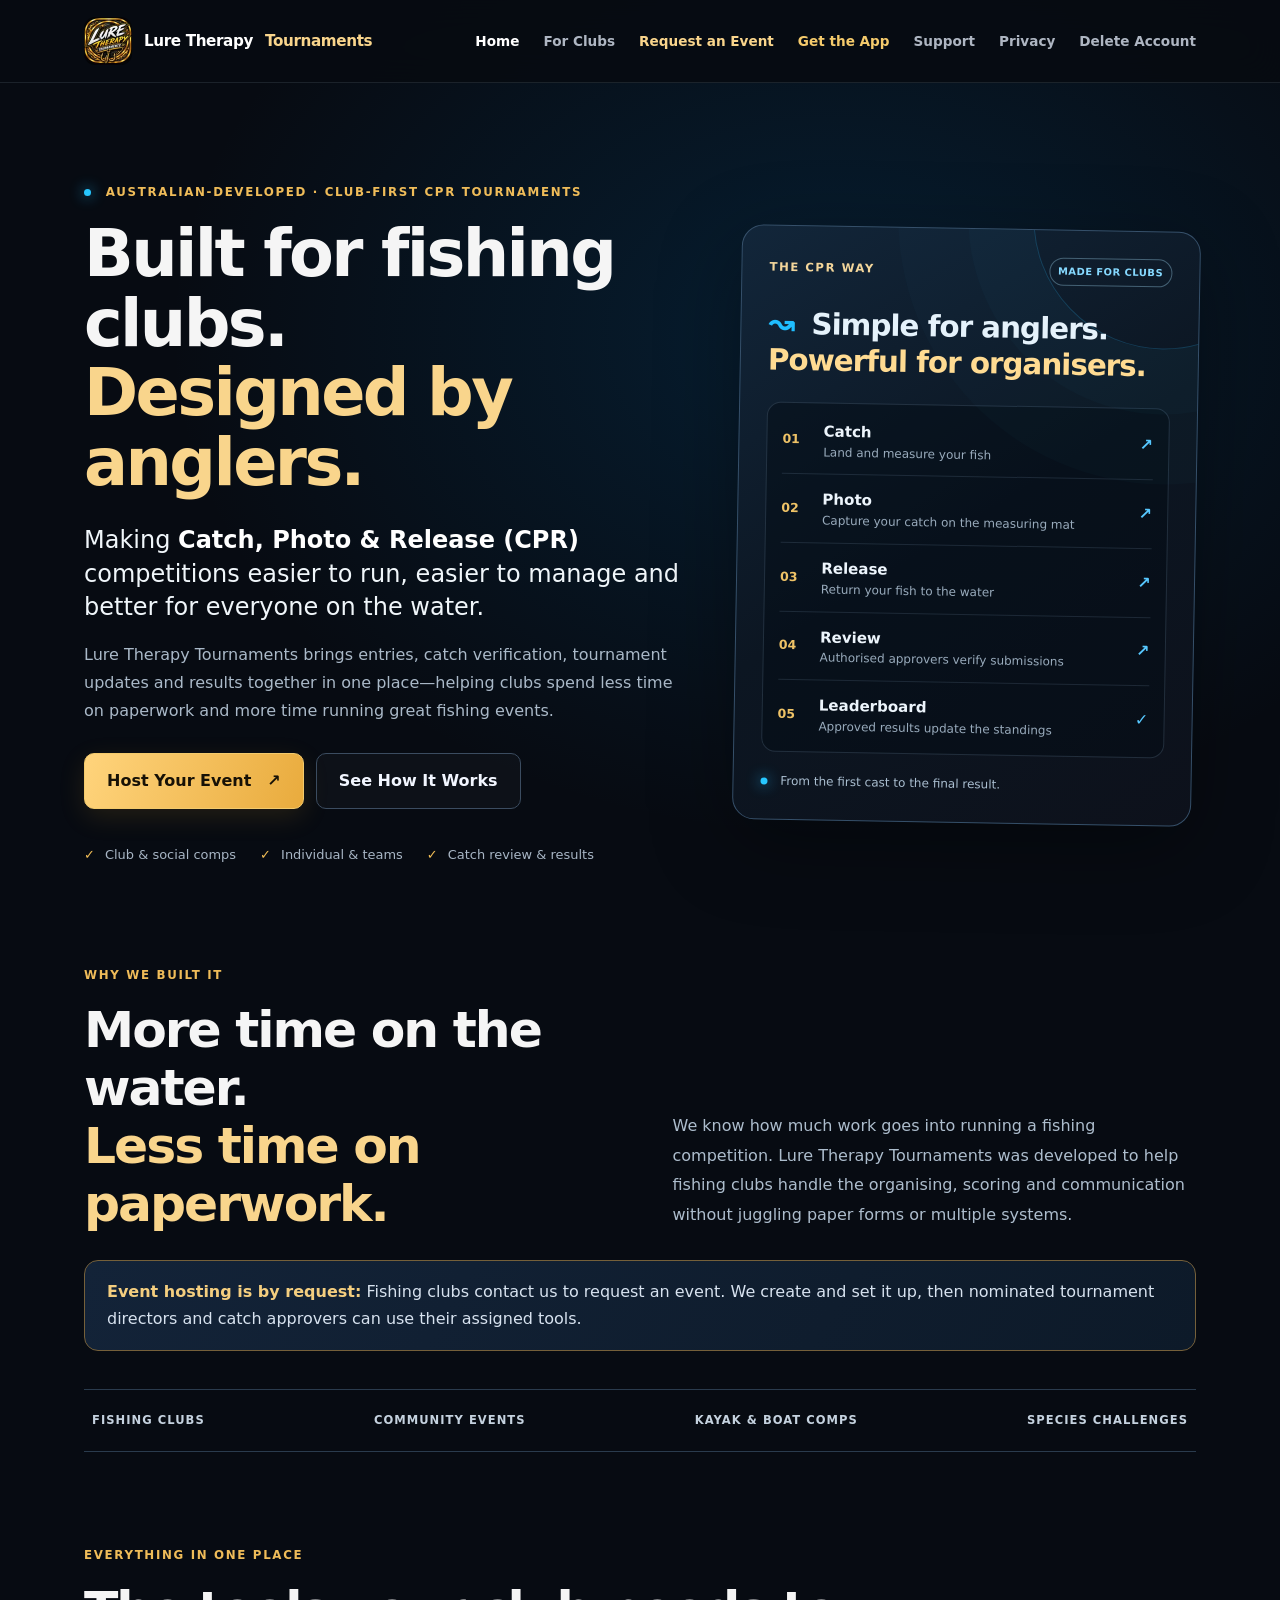
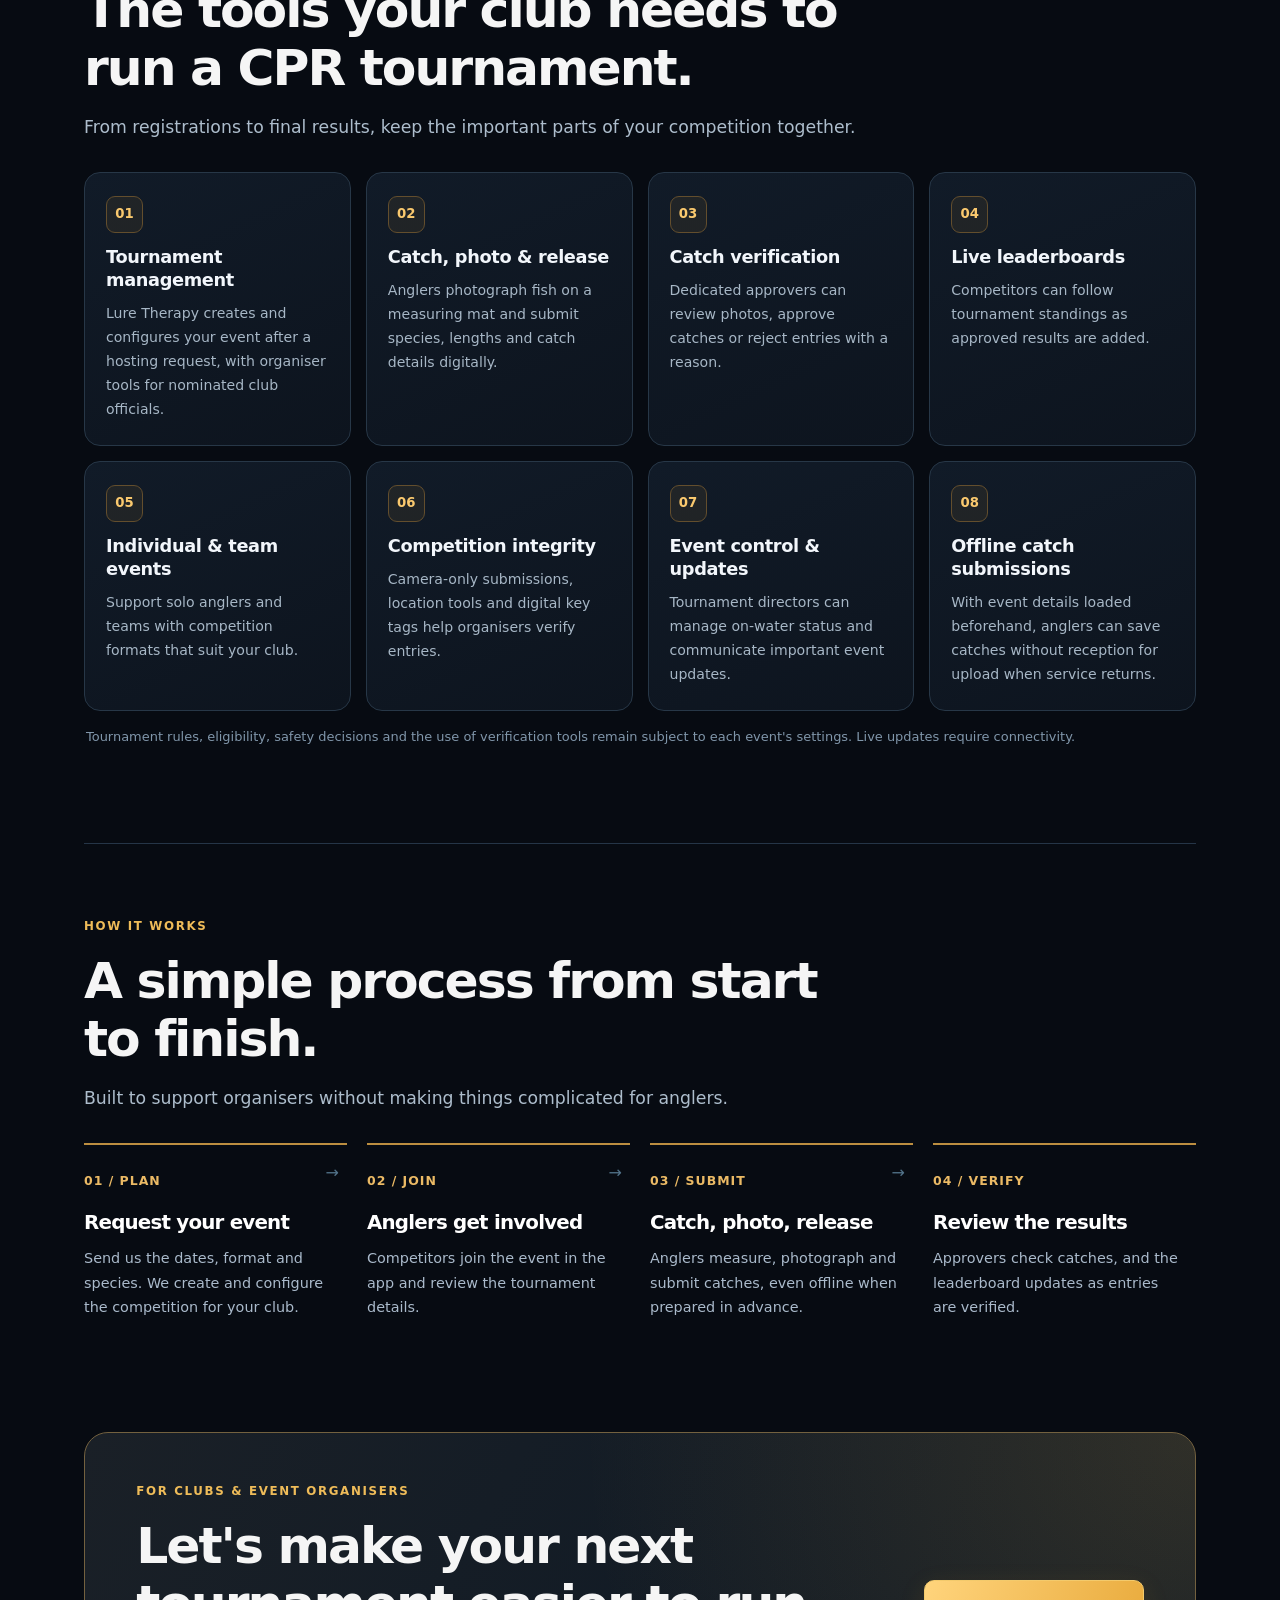
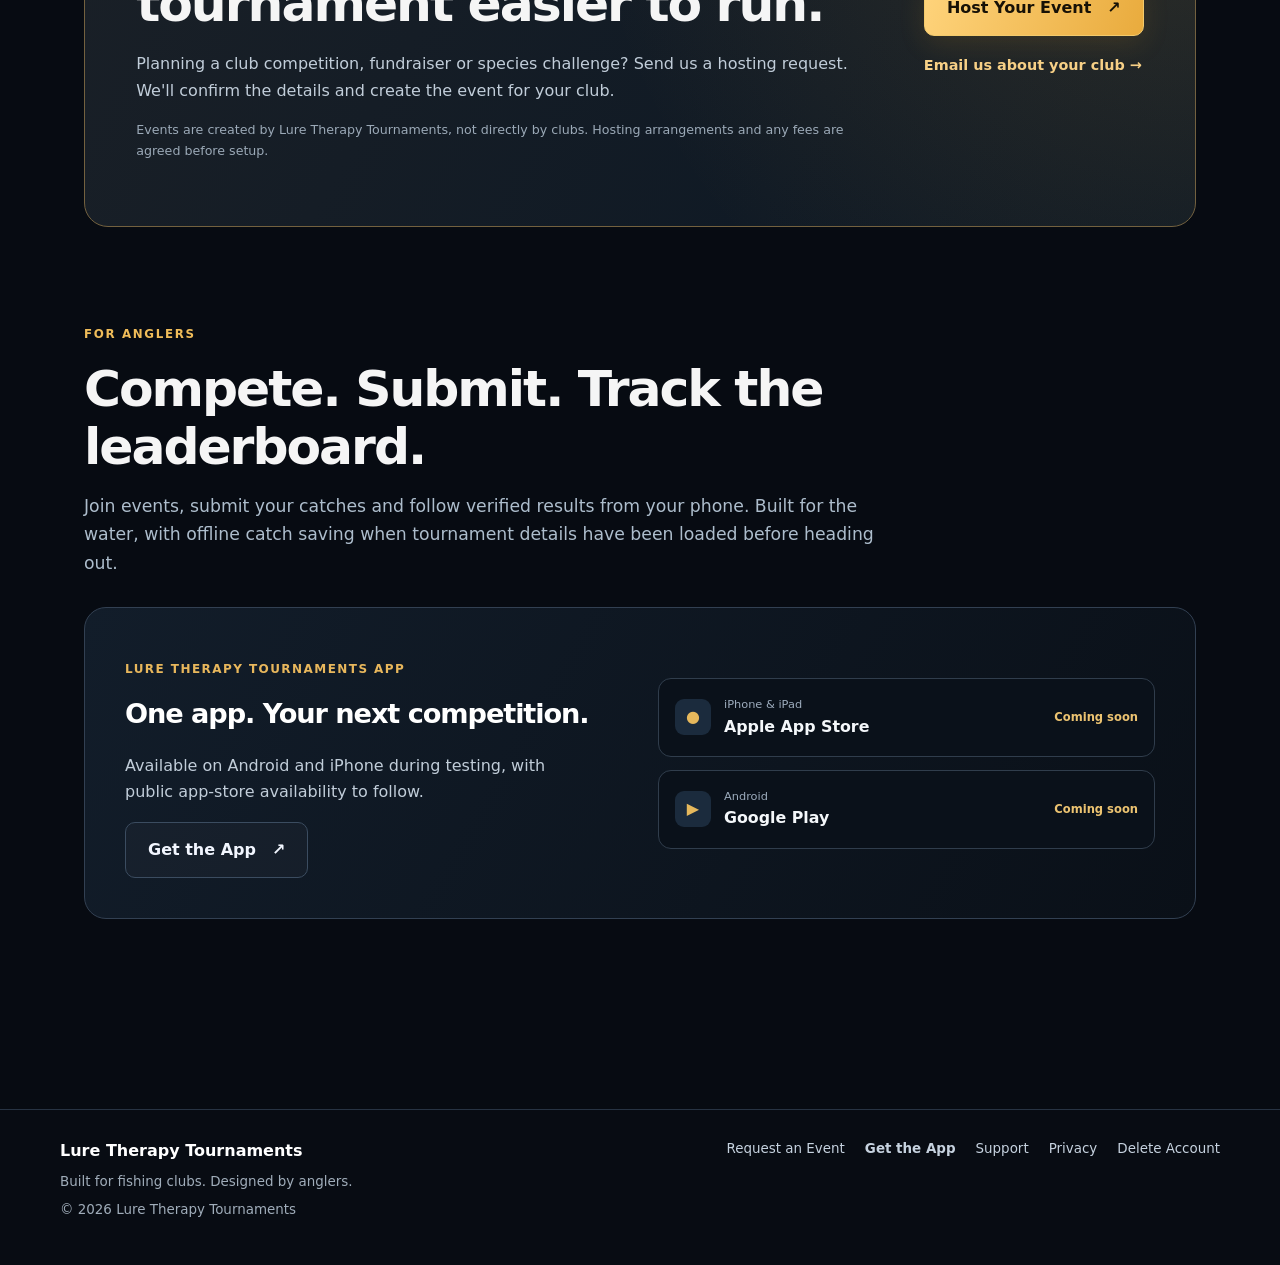
==== commit 901b56aa: "Clarify event hosting is request-only and unify public website styling" ====
--- a/index.html
+++ b/index.html
@@ -5,11 +5,11 @@
   <meta name="viewport" content="width=device-width, initial-scale=1">
   <meta name="theme-color" content="#080d14">
   <title>CPR Fishing Tournament Management for Clubs | Lure Therapy Tournaments</title>
-  <meta name="description" content="Built for fishing clubs, designed by anglers. Lure Therapy Tournaments helps Australian clubs manage catch, photo and release (CPR) competitions, catch approvals and live leaderboards.">
+  <meta name="description" content="Built for fishing clubs, designed by anglers. Request a hosted CPR fishing tournament with catch approvals and live leaderboards.">
   <link rel="canonical" href="https://luretherapy.au/">
   <meta property="og:type" content="website">
   <meta property="og:title" content="Lure Therapy Tournaments — Built for Fishing Clubs">
-  <meta property="og:description" content="A club-first platform for catch, photo and release fishing tournaments. Manage events, verify catches and follow the leaderboard.">
+  <meta property="og:description" content="A club-first platform for catch, photo and release fishing tournaments. Request hosting, verify catches and follow the leaderboard.">
   <meta property="og:url" content="https://luretherapy.au/">
   <link rel="stylesheet" href="/styles.css">
   <link rel="stylesheet" href="/home.css">
@@ -17,16 +17,16 @@
 <body class="home-page">
 <a class="skip-link" href="#main-content">Skip to content</a>
 <header>
-  <div class="nav">
-    <a class="brand brand-link" href="/" aria-label="Lure Therapy Tournaments home">Lure Therapy <span>Tournaments</span></a>
-    <nav class="site-nav" aria-label="Main navigation">
-      <a href="#for-clubs">For Clubs</a>
-      <a href="#how-it-works">How It Works</a>
-      <a class="nav-feature" href="/host-an-event/">Host Your Event</a>
-      <a href="/download/">Get the App</a>
-      <a href="/support/">Support</a>
-    </nav>
-  </div>
+<div class="nav"><a class="brand brand-link" href="/" aria-label="Lure Therapy Tournaments home">Lure Therapy <span>Tournaments</span></a>
+<nav class="site-nav" aria-label="Main navigation">
+<a href="/" aria-current="page">Home</a>
+<a href="/#for-clubs">For Clubs</a>
+<a href="/host-an-event/" class="nav-feature">Request an Event</a>
+<a href="/download/">Get the App</a>
+<a href="/support/">Support</a>
+<a href="/privacy/">Privacy</a>
+<a href="/delete-account/">Delete Account</a>
+</nav></div>
 </header>
 <main id="main-content">
   <section class="home-hero" aria-labelledby="hero-heading">
@@ -67,7 +67,8 @@
       <div><p class="eyebrow">WHY WE BUILT IT</p><h2 id="mission-heading">More time on the water.<br><span>Less time on paperwork.</span></h2></div>
       <p>We know how much work goes into running a fishing competition. Lure Therapy Tournaments was developed to help fishing clubs handle the organising, scoring and communication without juggling paper forms or multiple systems.</p>
     </div>
-    <div class="mission-strip" aria-label="Who the platform is built for">
+    <div class="club-process-note"><strong>Event hosting is by request:</strong> Fishing clubs contact us to request an event. We create and set it up, then nominated tournament directors and catch approvers can use their assigned tools.</div>
+<div class="mission-strip" aria-label="Who the platform is built for">
       <span>FISHING CLUBS</span><span>COMMUNITY EVENTS</span><span>KAYAK &amp; BOAT COMPS</span><span>SPECIES CHALLENGES</span>
     </div>
   </section>
@@ -75,7 +76,7 @@
   <section class="home-section" aria-labelledby="features-heading">
     <div class="section-title-wrap"><p class="eyebrow">EVERYTHING IN ONE PLACE</p><h2 id="features-heading">The tools your club needs to run a CPR tournament.</h2><p class="section-intro">From registrations to final results, keep the important parts of your competition together.</p></div>
     <div class="club-feature-grid">
-      <article class="club-feature"><span class="feature-symbol" aria-hidden="true">01</span><h3>Tournament management</h3><p>Create and manage your events, entrants and competition details in one place.</p></article>
+      <article class="club-feature"><span class="feature-symbol" aria-hidden="true">01</span><h3>Tournament management</h3><p>Lure Therapy creates and configures your event after a hosting request, with organiser tools for nominated club officials.</p></article>
       <article class="club-feature"><span class="feature-symbol" aria-hidden="true">02</span><h3>Catch, photo &amp; release</h3><p>Anglers photograph fish on a measuring mat and submit species, lengths and catch details digitally.</p></article>
       <article class="club-feature"><span class="feature-symbol" aria-hidden="true">03</span><h3>Catch verification</h3><p>Dedicated approvers can review photos, approve catches or reject entries with a reason.</p></article>
       <article class="club-feature"><span class="feature-symbol" aria-hidden="true">04</span><h3>Live leaderboards</h3><p>Competitors can follow tournament standings as approved results are added.</p></article>
@@ -90,7 +91,7 @@
   <section id="how-it-works" class="home-section how-section" aria-labelledby="how-heading">
     <div class="section-title-wrap"><p class="eyebrow">HOW IT WORKS</p><h2 id="how-heading">A simple process from start to finish.</h2><p class="section-intro">Built to support organisers without making things complicated for anglers.</p></div>
     <div class="how-grid">
-      <article class="how-card"><span>01 / PLAN</span><h3>Set up your event</h3><p>Choose your tournament format, species, dates and entry requirements.</p></article>
+      <article class="how-card"><span>01 / PLAN</span><h3>Request your event</h3><p>Send us the dates, format and species. We create and configure the competition for your club.</p></article>
       <article class="how-card"><span>02 / JOIN</span><h3>Anglers get involved</h3><p>Competitors join the event in the app and review the tournament details.</p></article>
       <article class="how-card"><span>03 / SUBMIT</span><h3>Catch, photo, release</h3><p>Anglers measure, photograph and submit catches, even offline when prepared in advance.</p></article>
       <article class="how-card"><span>04 / VERIFY</span><h3>Review the results</h3><p>Approvers check catches, and the leaderboard updates as entries are verified.</p></article>
@@ -98,7 +99,7 @@
   </section>
 
   <section class="host-banner" aria-labelledby="host-heading">
-    <div><p class="eyebrow">FOR CLUBS &amp; EVENT ORGANISERS</p><h2 id="host-heading">Let's make your next tournament easier to run.</h2><p>Hosting a social comp, club tournament, fundraiser or species challenge? Tell us what you're planning and we'll discuss how Lure Therapy Tournaments can support your event.</p><p class="banner-note">Hosting options, requirements and any fees are discussed with organisers before an event is confirmed.</p></div>
+    <div><p class="eyebrow">FOR CLUBS &amp; EVENT ORGANISERS</p><h2 id="host-heading">Let's make your next tournament easier to run.</h2><p>Planning a club competition, fundraiser or species challenge? Send us a hosting request. We'll confirm the details and create the event for your club.</p><p class="banner-note">Events are created by Lure Therapy Tournaments, not directly by clubs. Hosting arrangements and any fees are agreed before setup.</p></div>
     <div class="host-actions"><a class="button button-gold" href="/host-an-event/">Host Your Event <span aria-hidden="true">↗</span></a><a href="mailto:mat_p86@hotmail.com?subject=Lure%20Therapy%20Tournaments%20-%20Club%20Enquiry" class="text-link">Email us about your club <span aria-hidden="true">→</span></a></div>
   </section>
 
@@ -110,6 +111,6 @@
     </div>
   </section>
 </main>
-<footer><div class="footer-inner home-footer"><div><strong>Lure Therapy Tournaments</strong><span>Built for fishing clubs. Designed by anglers.</span><small>© 2026 Lure Therapy Tournaments</small></div><nav aria-label="Footer links"><a href="/host-an-event/">Host Your Event</a><a href="/download/">Get the App</a><a href="/support/">Support</a><a href="/privacy/">Privacy</a><a href="/delete-account/">Delete Account</a></nav></div></footer>
+<footer><div class="footer-inner home-footer"><div><strong>Lure Therapy Tournaments</strong><span>Built for fishing clubs. Designed by anglers.</span><small>© 2026 Lure Therapy Tournaments</small></div><nav aria-label="Footer navigation"><a href="/host-an-event/">Request an Event</a><a href="/download/">Get the App</a><a href="/support/">Support</a><a href="/privacy/">Privacy</a><a href="/delete-account/">Delete Account</a></nav></div></footer>
 </body>
 </html>
--- a/home.css
+++ b/home.css
@@ -131,4 +131,8 @@
  .home-page .home-footer { flex-direction:column; }
  .home-page .store-availability > div { flex-wrap:wrap; }
 }
-@media (prefers-reduced-motion: reduce) { .home-page .button { transition:none; } }+@media (prefers-reduced-motion: reduce) { .home-page .button { transition:none; } }
+.home-page .club-process-note{margin:27px 0 0;padding:18px 22px;background:linear-gradient(120deg,#132338,#0d1a29);border:1px solid #75603a;border-radius:14px;color:#d7e2ef;line-height:1.65}
+.home-page .club-process-note strong{color:#f4ce7f}
+.home-page .site-nav a[aria-current="page"]{color:#fff}
+@media(max-width:650px){.home-page header{position:static}.home-page .site-nav{gap:7px 14px}.home-page .site-nav a{font-size:.77rem}}
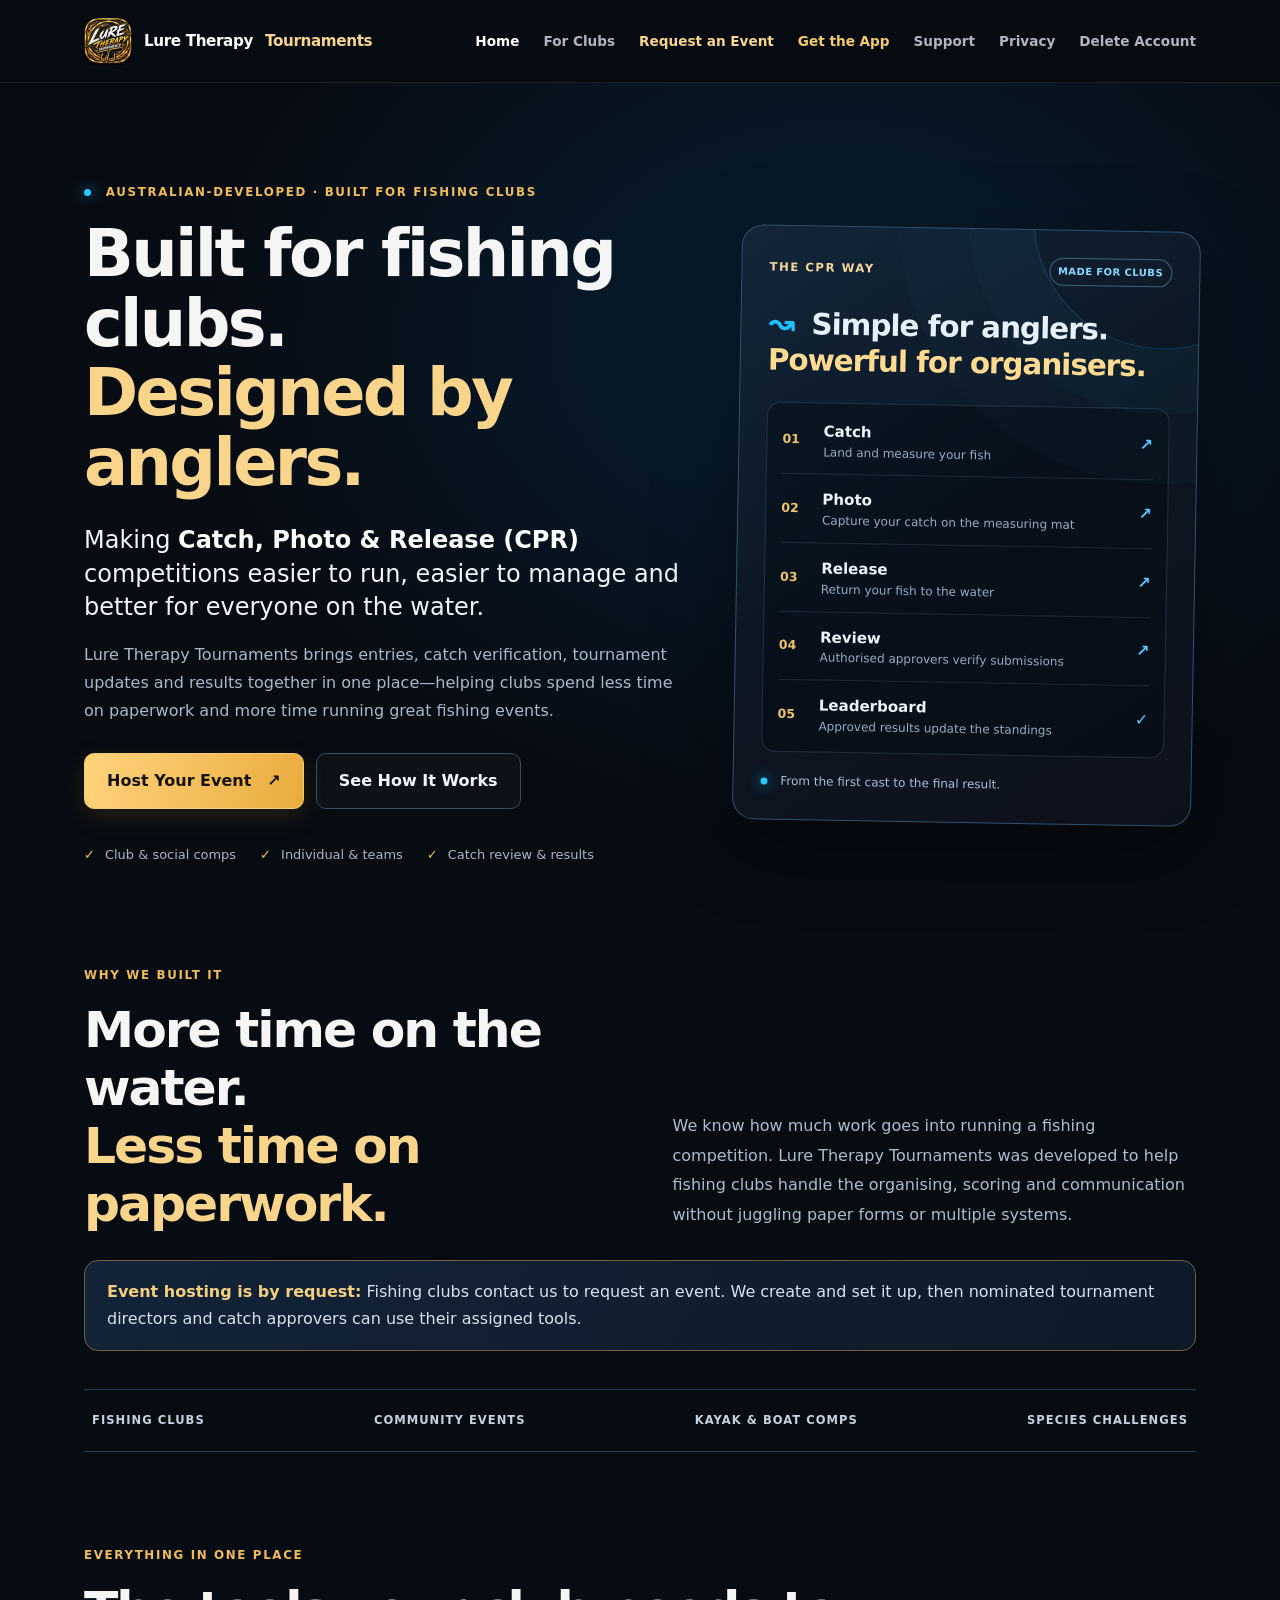
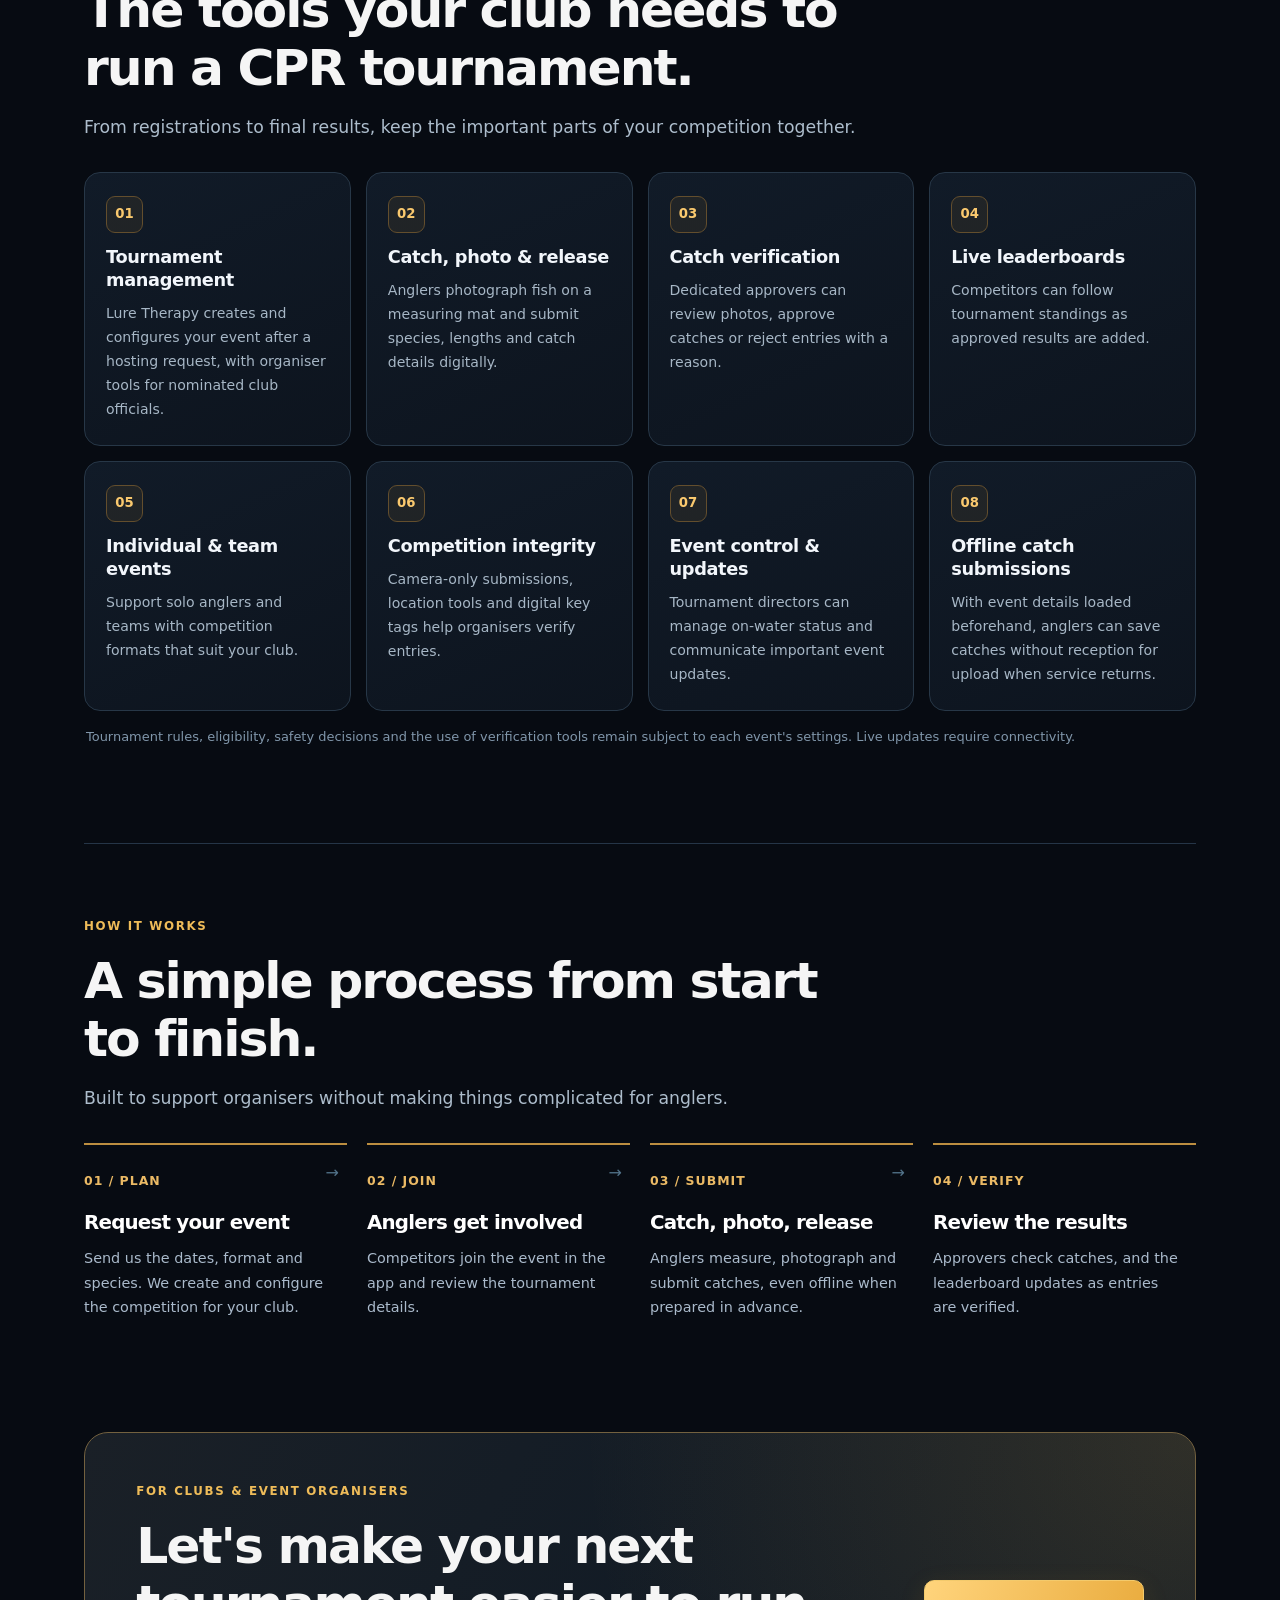
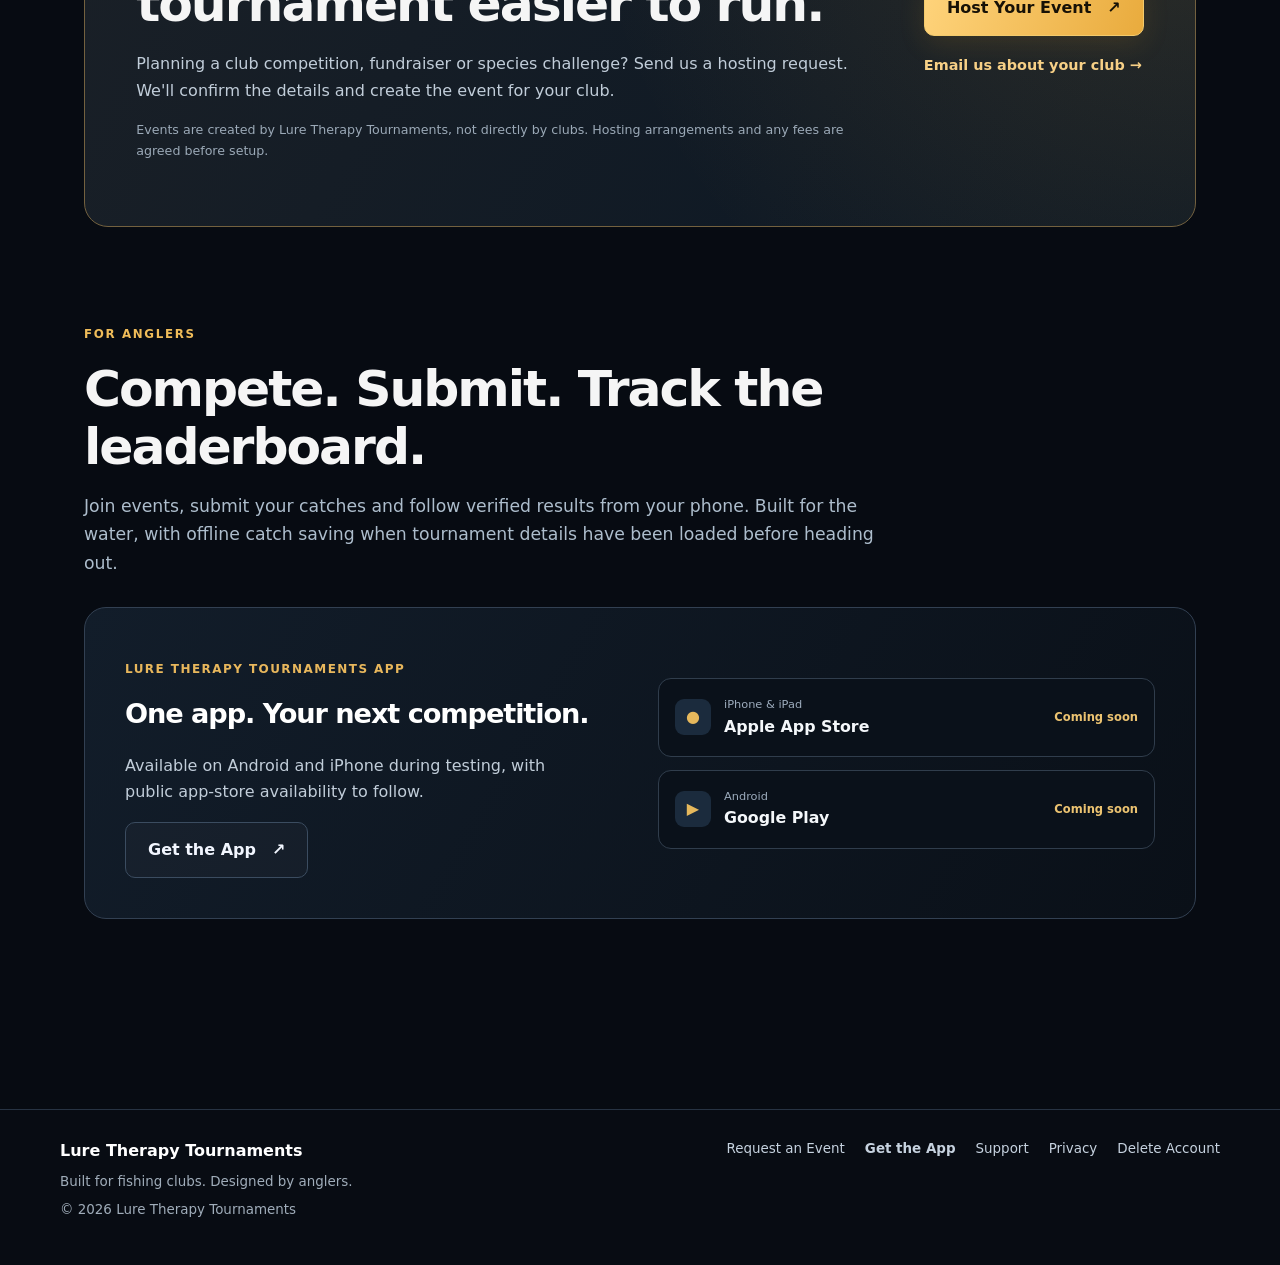
==== commit f119ca92: "Remove misleading club-first CPR homepage wording" ====
--- a/index.html
+++ b/index.html
@@ -9,7 +9,7 @@
   <link rel="canonical" href="https://luretherapy.au/">
   <meta property="og:type" content="website">
   <meta property="og:title" content="Lure Therapy Tournaments — Built for Fishing Clubs">
-  <meta property="og:description" content="A club-first platform for catch, photo and release fishing tournaments. Request hosting, verify catches and follow the leaderboard.">
+  <meta property="og:description" content="An Australian-developed platform to help fishing clubs run catch, photo and release tournaments. Request hosting, verify catches and follow the leaderboard.">
   <meta property="og:url" content="https://luretherapy.au/">
   <link rel="stylesheet" href="/styles.css">
   <link rel="stylesheet" href="/home.css">
@@ -31,7 +31,7 @@
 <main id="main-content">
   <section class="home-hero" aria-labelledby="hero-heading">
     <div class="hero-copy">
-      <p class="eyebrow"><span class="eyebrow-dot" aria-hidden="true"></span> AUSTRALIAN-DEVELOPED · CLUB-FIRST CPR TOURNAMENTS</p>
+      <p class="eyebrow"><span class="eyebrow-dot" aria-hidden="true"></span> AUSTRALIAN-DEVELOPED · BUILT FOR FISHING CLUBS</p>
       <h1 id="hero-heading">Built for fishing clubs.<br><span>Designed by anglers.</span></h1>
       <p class="hero-lead">Making <strong>Catch, Photo &amp; Release (CPR)</strong> competitions easier to run, easier to manage and better for everyone on the water.</p>
       <p class="hero-sub">Lure Therapy Tournaments brings entries, catch verification, tournament updates and results together in one place—helping clubs spend less time on paperwork and more time running great fishing events.</p>
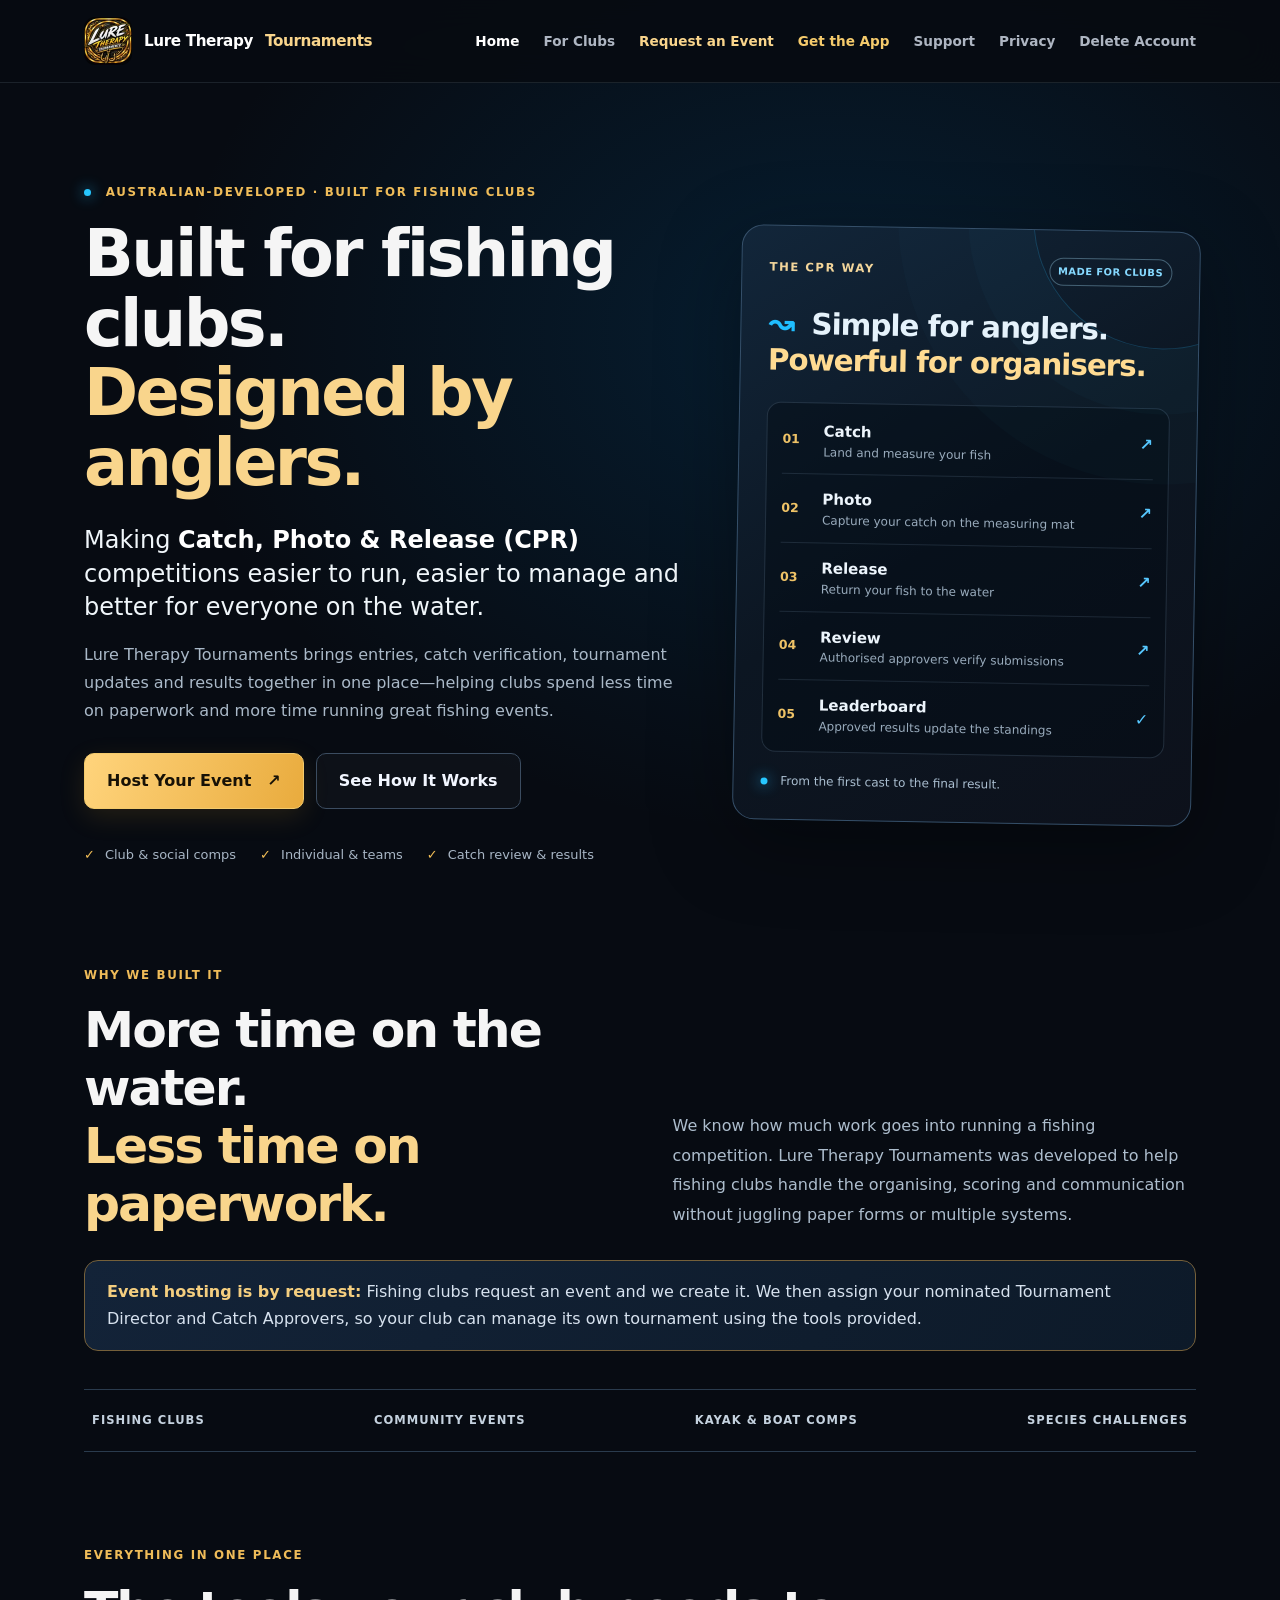
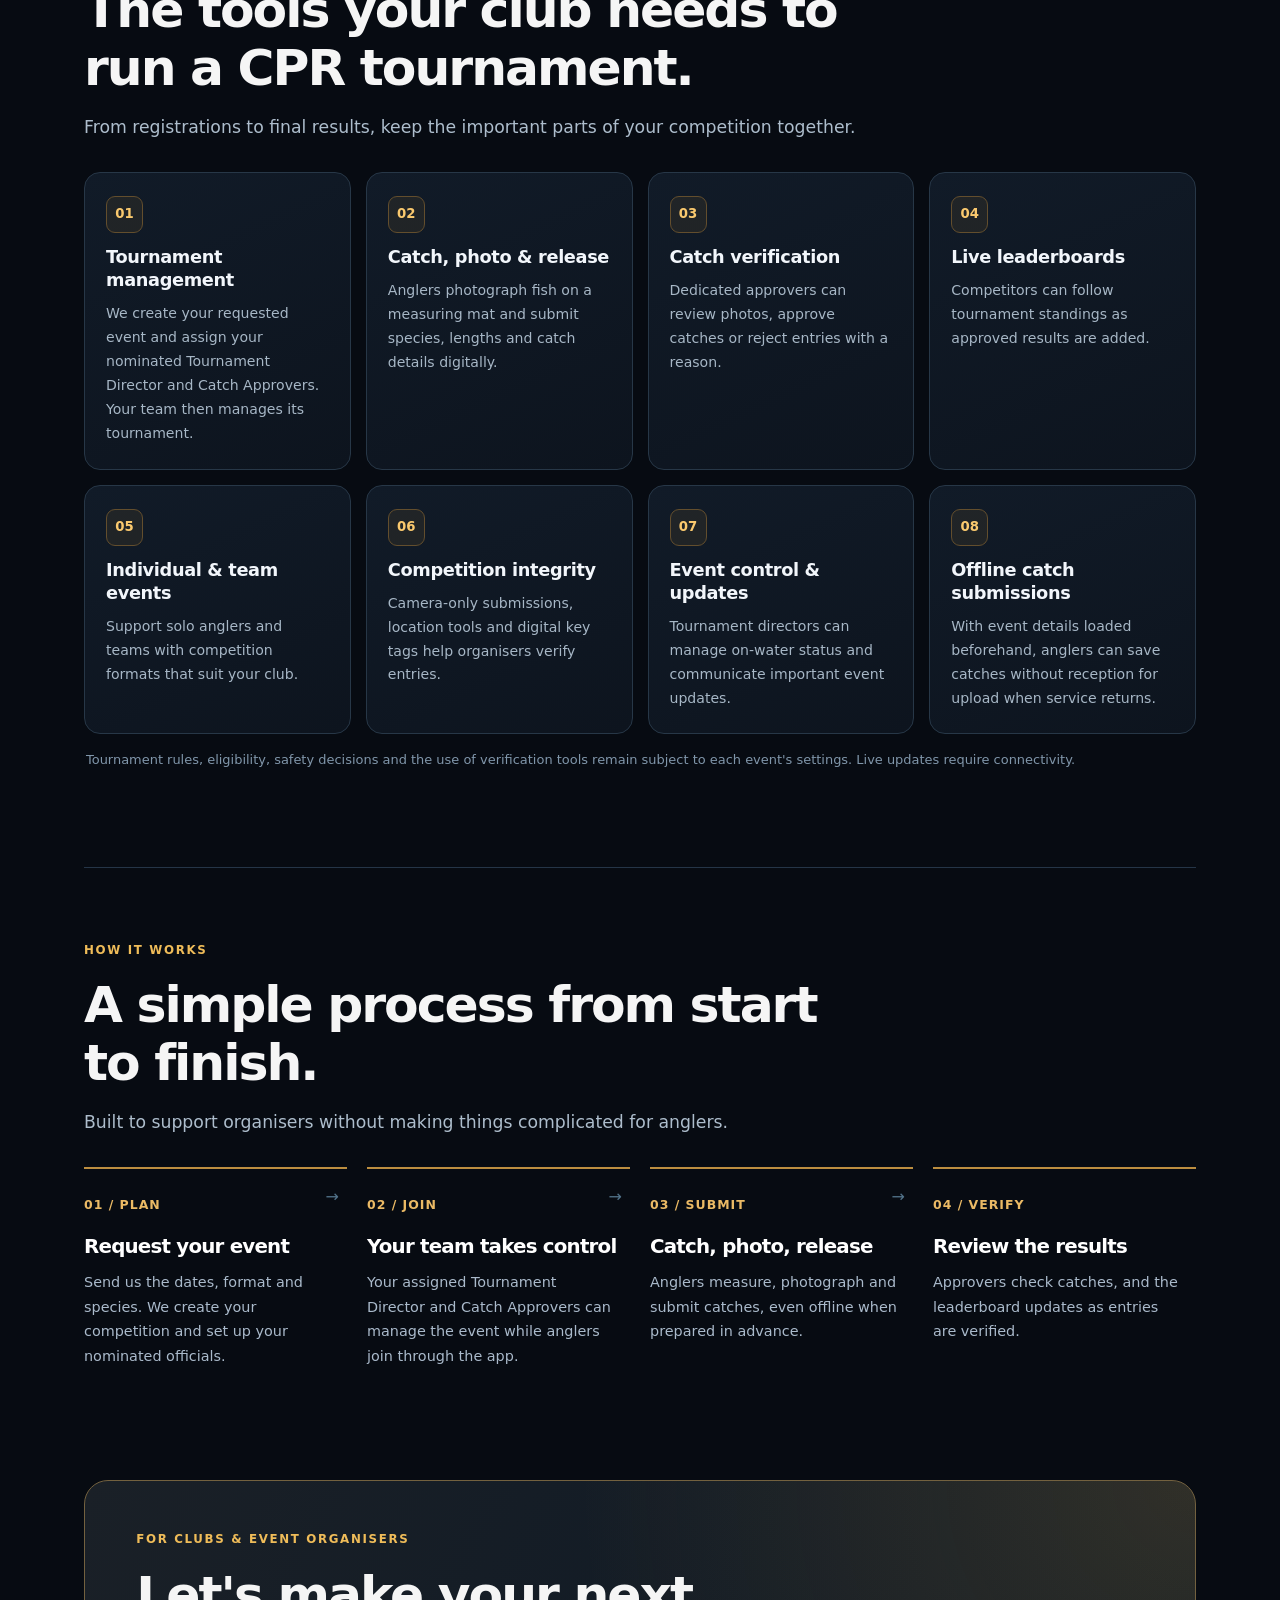
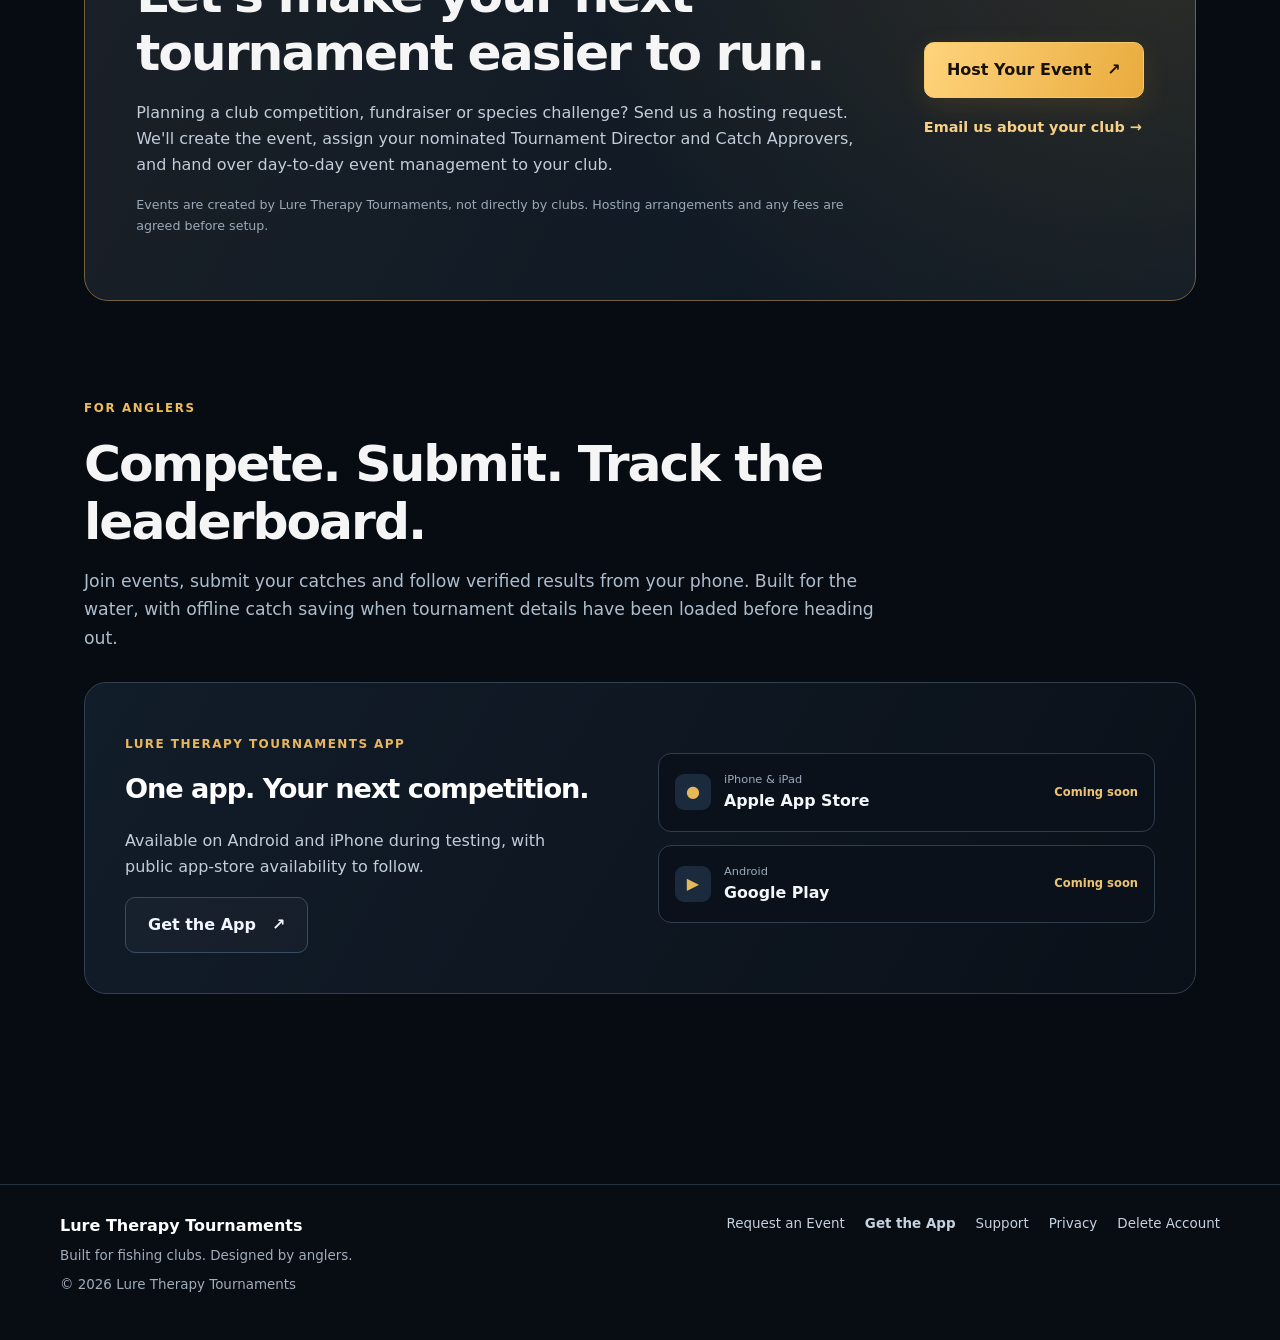
==== commit 7330afa0: "Explain nominated club officials manage events after Lure Therapy setup" ====
--- a/index.html
+++ b/index.html
@@ -67,7 +67,7 @@
       <div><p class="eyebrow">WHY WE BUILT IT</p><h2 id="mission-heading">More time on the water.<br><span>Less time on paperwork.</span></h2></div>
       <p>We know how much work goes into running a fishing competition. Lure Therapy Tournaments was developed to help fishing clubs handle the organising, scoring and communication without juggling paper forms or multiple systems.</p>
     </div>
-    <div class="club-process-note"><strong>Event hosting is by request:</strong> Fishing clubs contact us to request an event. We create and set it up, then nominated tournament directors and catch approvers can use their assigned tools.</div>
+    <div class="club-process-note"><strong>Event hosting is by request:</strong> Fishing clubs request an event and we create it. We then assign your nominated Tournament Director and Catch Approvers, so your club can manage its own tournament using the tools provided.</div>
 <div class="mission-strip" aria-label="Who the platform is built for">
       <span>FISHING CLUBS</span><span>COMMUNITY EVENTS</span><span>KAYAK &amp; BOAT COMPS</span><span>SPECIES CHALLENGES</span>
     </div>
@@ -76,7 +76,7 @@
   <section class="home-section" aria-labelledby="features-heading">
     <div class="section-title-wrap"><p class="eyebrow">EVERYTHING IN ONE PLACE</p><h2 id="features-heading">The tools your club needs to run a CPR tournament.</h2><p class="section-intro">From registrations to final results, keep the important parts of your competition together.</p></div>
     <div class="club-feature-grid">
-      <article class="club-feature"><span class="feature-symbol" aria-hidden="true">01</span><h3>Tournament management</h3><p>Lure Therapy creates and configures your event after a hosting request, with organiser tools for nominated club officials.</p></article>
+      <article class="club-feature"><span class="feature-symbol" aria-hidden="true">01</span><h3>Tournament management</h3><p>We create your requested event and assign your nominated Tournament Director and Catch Approvers. Your team then manages its tournament.</p></article>
       <article class="club-feature"><span class="feature-symbol" aria-hidden="true">02</span><h3>Catch, photo &amp; release</h3><p>Anglers photograph fish on a measuring mat and submit species, lengths and catch details digitally.</p></article>
       <article class="club-feature"><span class="feature-symbol" aria-hidden="true">03</span><h3>Catch verification</h3><p>Dedicated approvers can review photos, approve catches or reject entries with a reason.</p></article>
       <article class="club-feature"><span class="feature-symbol" aria-hidden="true">04</span><h3>Live leaderboards</h3><p>Competitors can follow tournament standings as approved results are added.</p></article>
@@ -91,15 +91,15 @@
   <section id="how-it-works" class="home-section how-section" aria-labelledby="how-heading">
     <div class="section-title-wrap"><p class="eyebrow">HOW IT WORKS</p><h2 id="how-heading">A simple process from start to finish.</h2><p class="section-intro">Built to support organisers without making things complicated for anglers.</p></div>
     <div class="how-grid">
-      <article class="how-card"><span>01 / PLAN</span><h3>Request your event</h3><p>Send us the dates, format and species. We create and configure the competition for your club.</p></article>
-      <article class="how-card"><span>02 / JOIN</span><h3>Anglers get involved</h3><p>Competitors join the event in the app and review the tournament details.</p></article>
+      <article class="how-card"><span>01 / PLAN</span><h3>Request your event</h3><p>Send us the dates, format and species. We create your competition and set up your nominated officials.</p></article>
+      <article class="how-card"><span>02 / JOIN</span><h3>Your team takes control</h3><p>Your assigned Tournament Director and Catch Approvers can manage the event while anglers join through the app.</p></article>
       <article class="how-card"><span>03 / SUBMIT</span><h3>Catch, photo, release</h3><p>Anglers measure, photograph and submit catches, even offline when prepared in advance.</p></article>
       <article class="how-card"><span>04 / VERIFY</span><h3>Review the results</h3><p>Approvers check catches, and the leaderboard updates as entries are verified.</p></article>
     </div>
   </section>
 
   <section class="host-banner" aria-labelledby="host-heading">
-    <div><p class="eyebrow">FOR CLUBS &amp; EVENT ORGANISERS</p><h2 id="host-heading">Let's make your next tournament easier to run.</h2><p>Planning a club competition, fundraiser or species challenge? Send us a hosting request. We'll confirm the details and create the event for your club.</p><p class="banner-note">Events are created by Lure Therapy Tournaments, not directly by clubs. Hosting arrangements and any fees are agreed before setup.</p></div>
+    <div><p class="eyebrow">FOR CLUBS &amp; EVENT ORGANISERS</p><h2 id="host-heading">Let's make your next tournament easier to run.</h2><p>Planning a club competition, fundraiser or species challenge? Send us a hosting request. We'll create the event, assign your nominated Tournament Director and Catch Approvers, and hand over day-to-day event management to your club.</p><p class="banner-note">Events are created by Lure Therapy Tournaments, not directly by clubs. Hosting arrangements and any fees are agreed before setup.</p></div>
     <div class="host-actions"><a class="button button-gold" href="/host-an-event/">Host Your Event <span aria-hidden="true">↗</span></a><a href="mailto:mat_p86@hotmail.com?subject=Lure%20Therapy%20Tournaments%20-%20Club%20Enquiry" class="text-link">Email us about your club <span aria-hidden="true">→</span></a></div>
   </section>
 
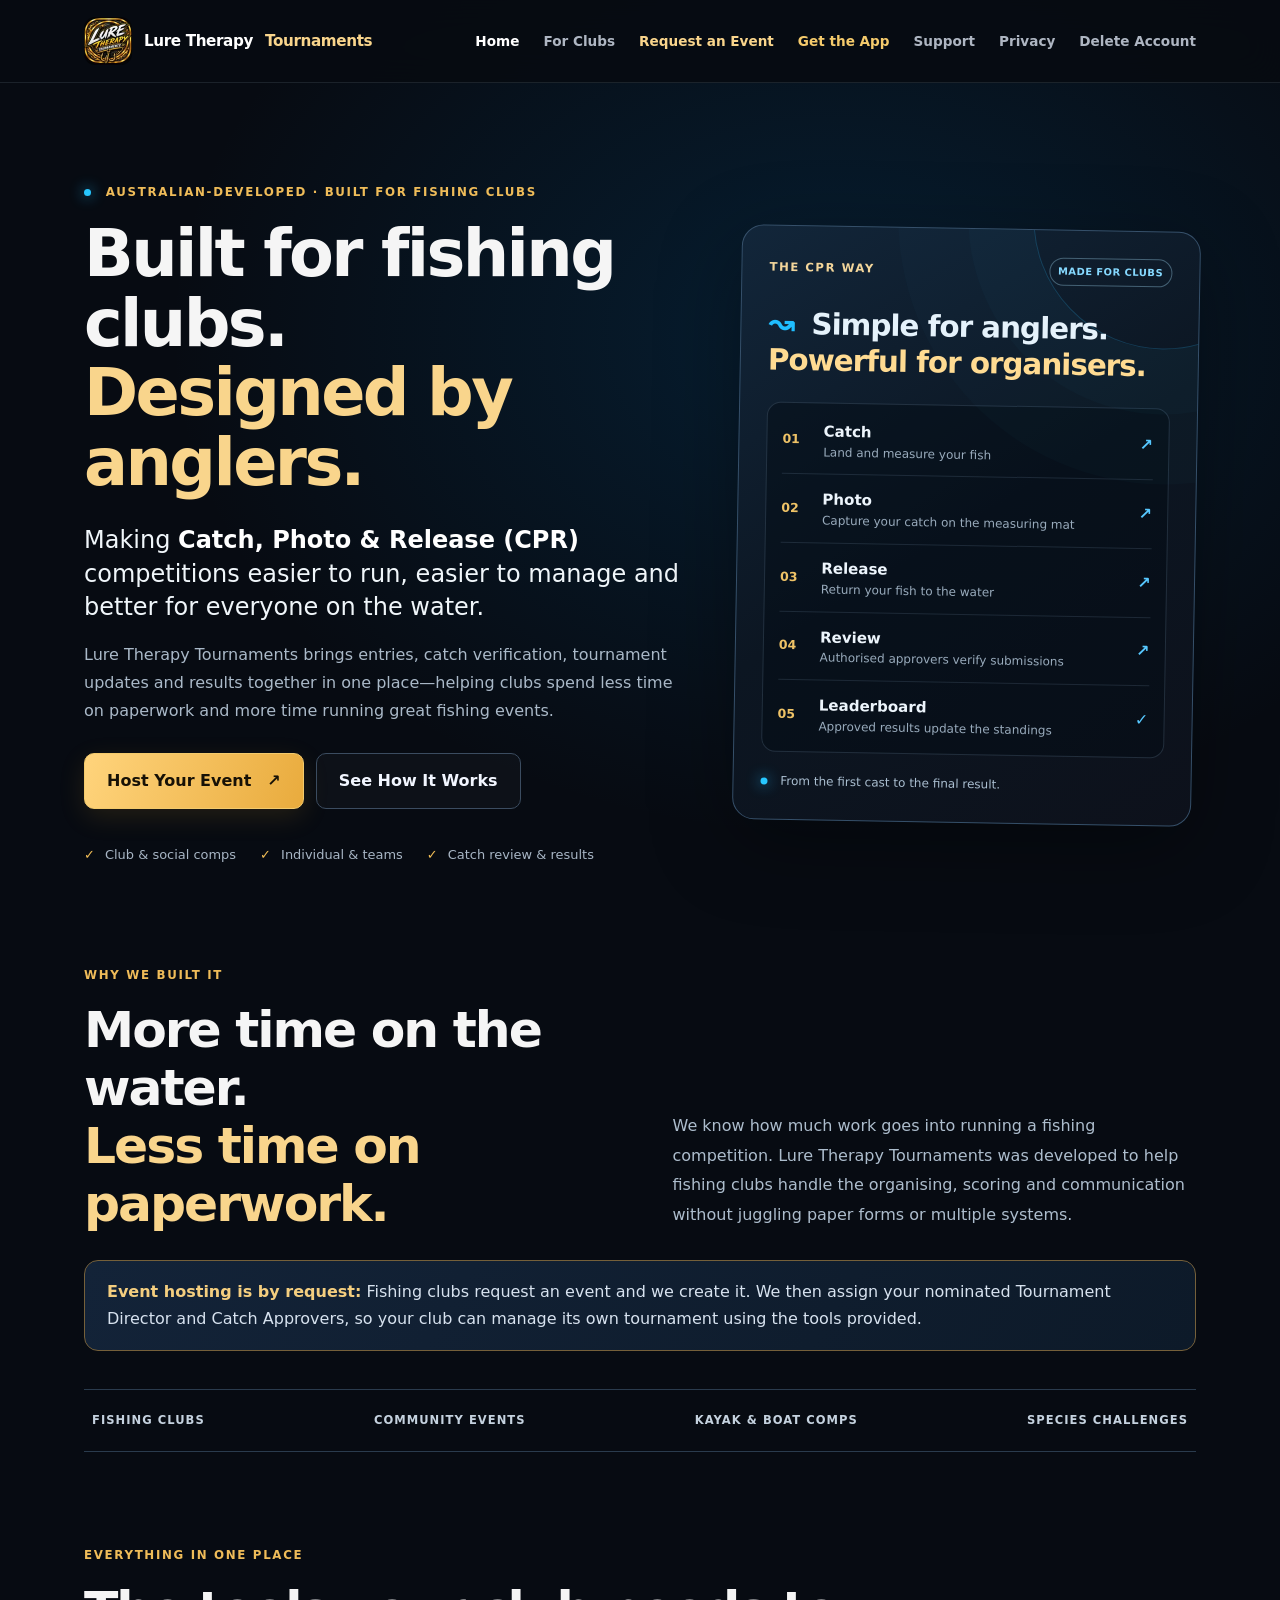
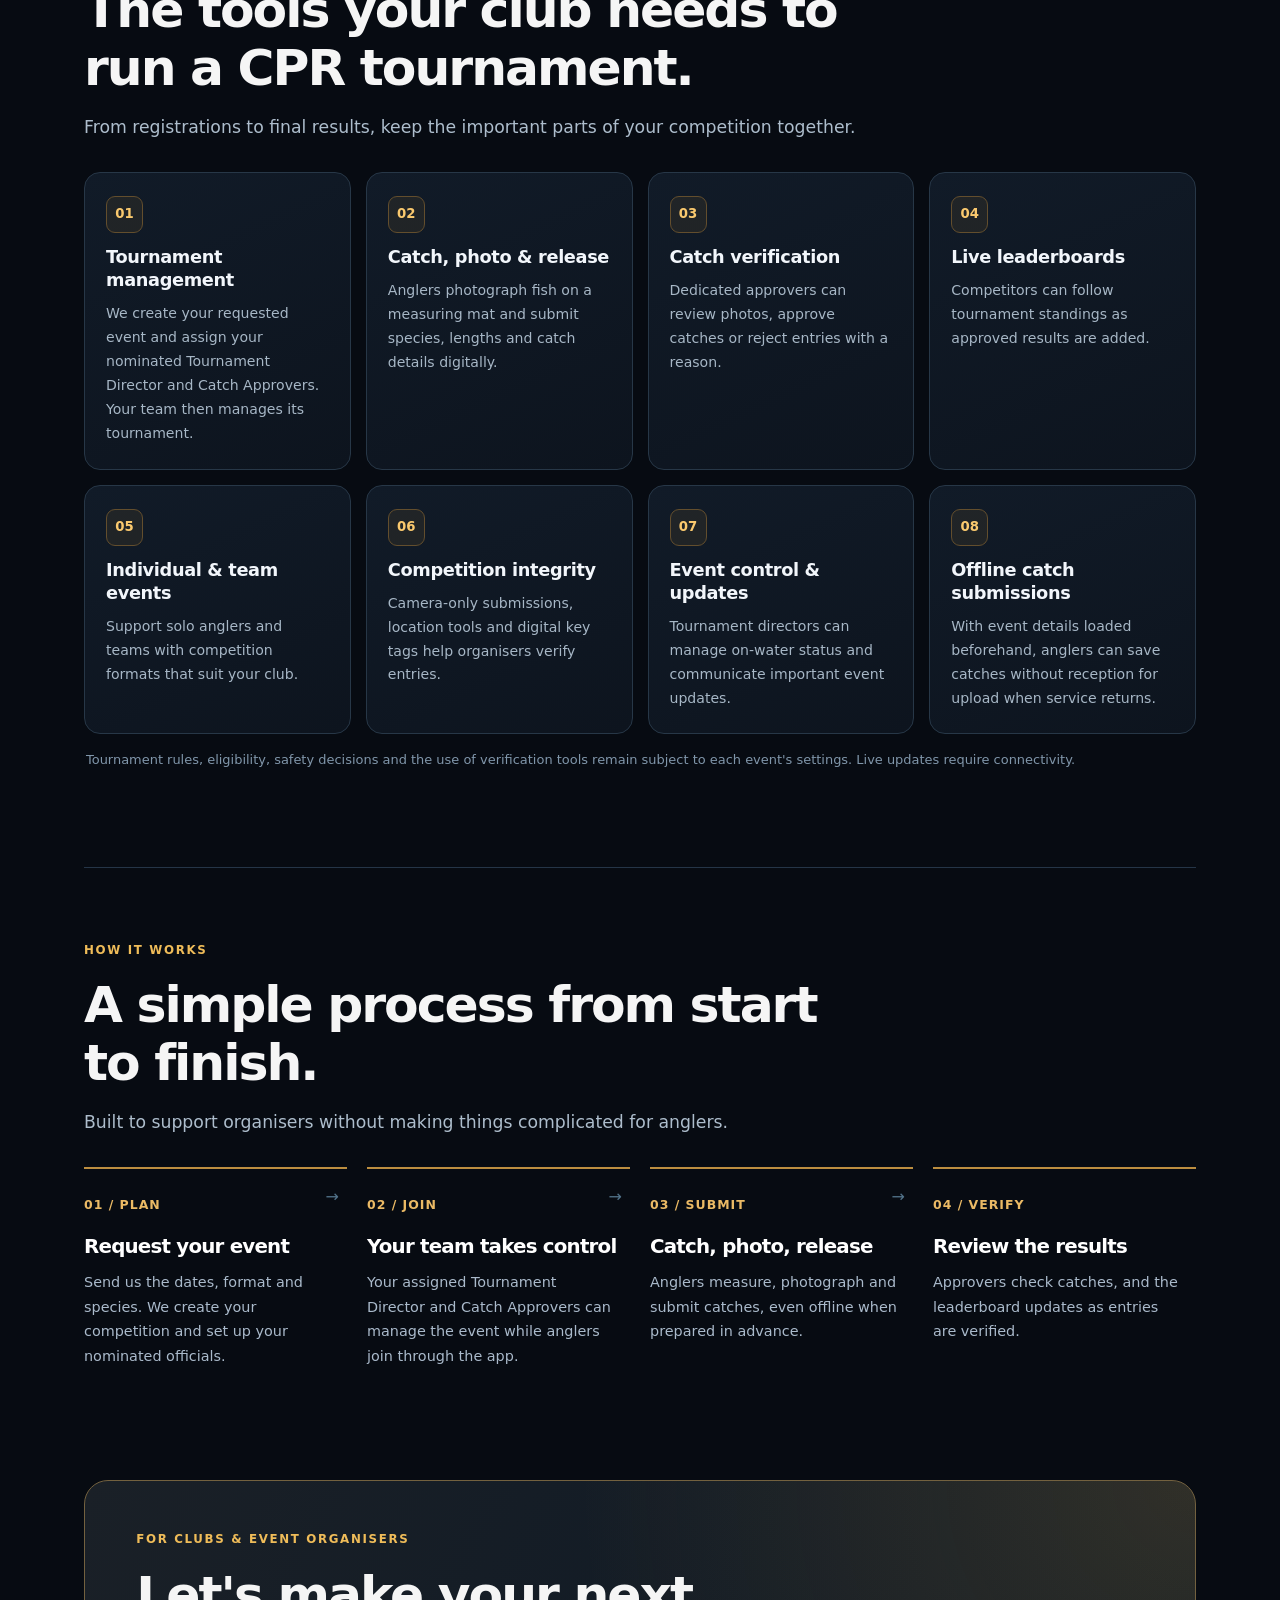
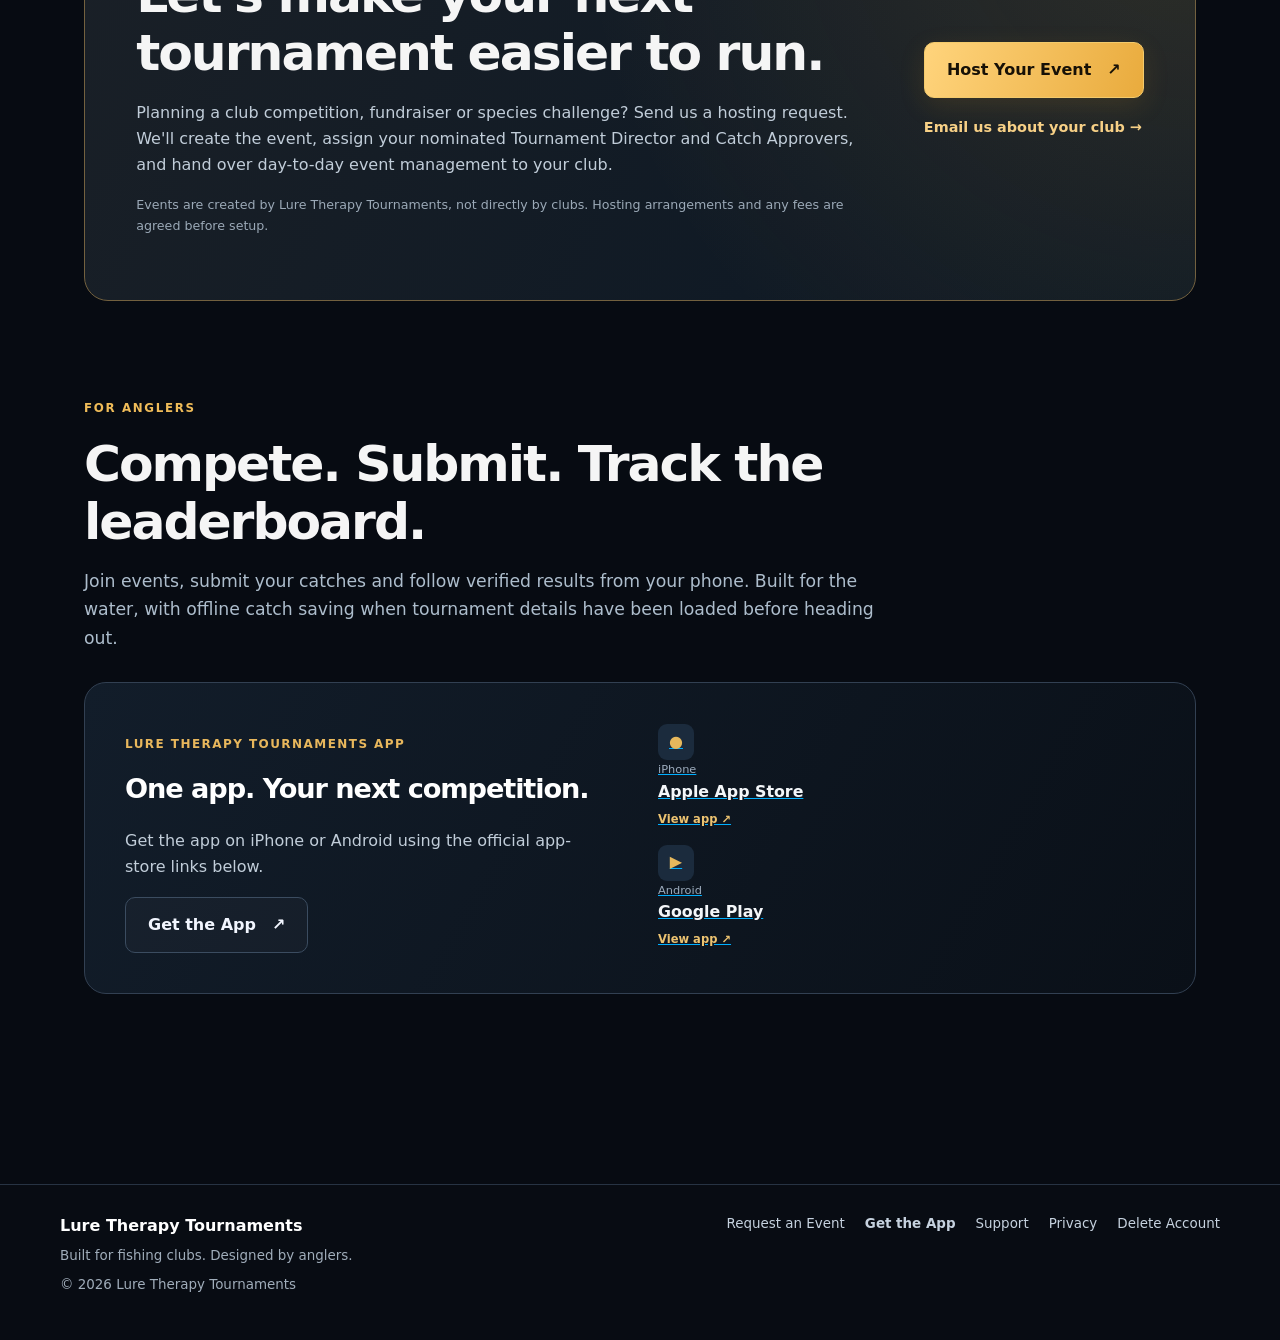
==== commit 5e0a9b60: "Link official app-store downloads on index.html" ====
--- a/index.html
+++ b/index.html
@@ -106,8 +106,11 @@
   <section class="home-section angler-section" aria-labelledby="angler-heading">
     <div class="section-title-wrap"><p class="eyebrow">FOR ANGLERS</p><h2 id="angler-heading">Compete. Submit. Track the leaderboard.</h2><p class="section-intro">Join events, submit your catches and follow verified results from your phone. Built for the water, with offline catch saving when tournament details have been loaded before heading out.</p></div>
     <div class="download-highlight">
-      <div class="download-highlight-copy"><p class="mini-kicker">LURE THERAPY TOURNAMENTS APP</p><h3>One app. Your next competition.</h3><p>Available on Android and iPhone during testing, with public app-store availability to follow.</p><a class="button button-outline" href="/download/">Get the App <span aria-hidden="true">↗</span></a></div>
-      <div class="store-availability" aria-label="Public app store availability"><div><span class="store-device" aria-hidden="true">●</span><span><small>iPhone &amp; iPad</small><strong>Apple App Store</strong></span><em>Coming soon</em></div><div><span class="store-device" aria-hidden="true">▶</span><span><small>Android</small><strong>Google Play</strong></span><em>Coming soon</em></div></div>
+      <div class="download-highlight-copy"><p class="mini-kicker">LURE THERAPY TOURNAMENTS APP</p><h3>One app. Your next competition.</h3><p>Get the app on iPhone or Android using the official app-store links below.</p><a class="button button-outline" href="/download/">Get the App <span aria-hidden="true">↗</span></a></div>
+      <div class="store-availability" aria-label="Official app store download links">
+        <a href="https://apps.apple.com/au/app/lure-therapy-tournaments/id6826769015" target="_blank" rel="noopener noreferrer" aria-label="Download Lure Therapy Tournaments for iPhone from the Apple App Store"><span class="store-device" aria-hidden="true">●</span><span><small>iPhone</small><strong>Apple App Store</strong></span><em>View app ↗</em></a>
+        <a href="https://play.google.com/store/apps/details?id=com.matp86.fishingapp" target="_blank" rel="noopener noreferrer" aria-label="Open Lure Therapy Tournaments on Google Play for Android"><span class="store-device" aria-hidden="true">▶</span><span><small>Android</small><strong>Google Play</strong></span><em>View app ↗</em></a>
+      </div>
     </div>
   </section>
 </main>
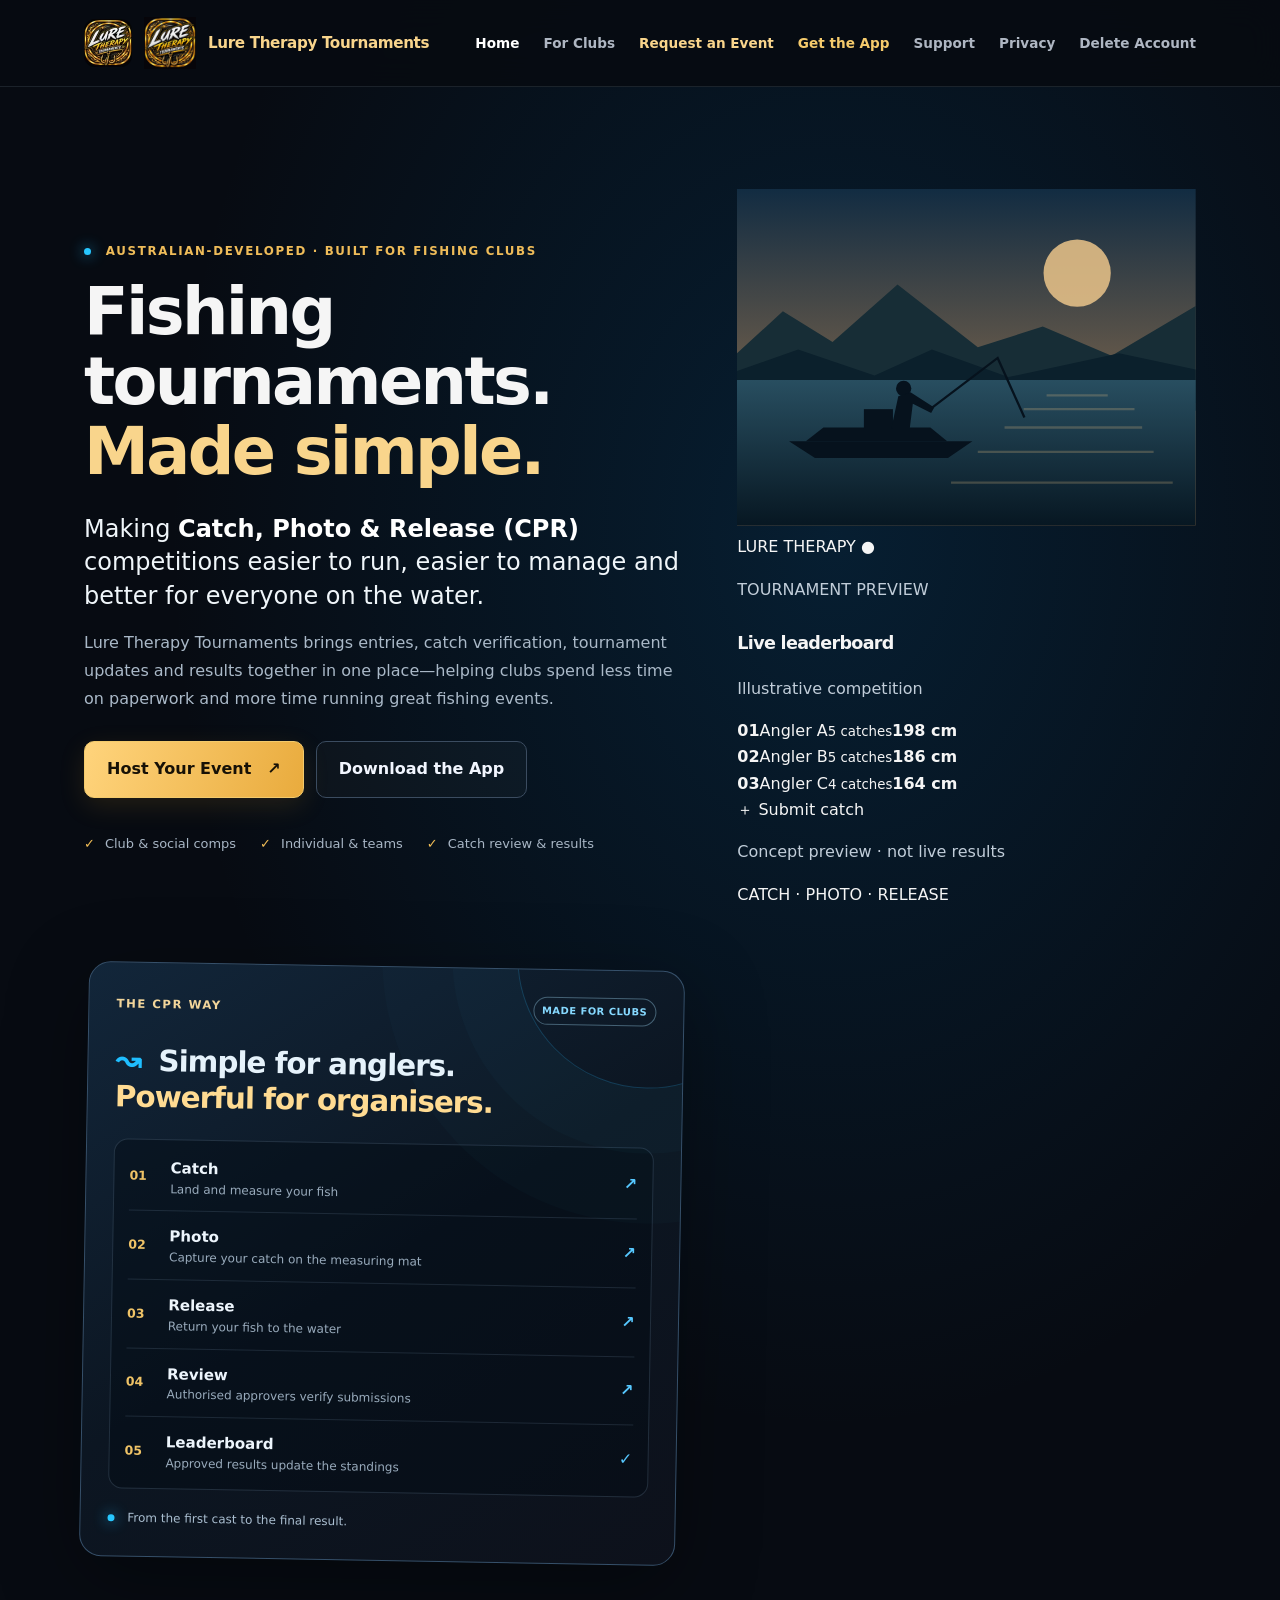
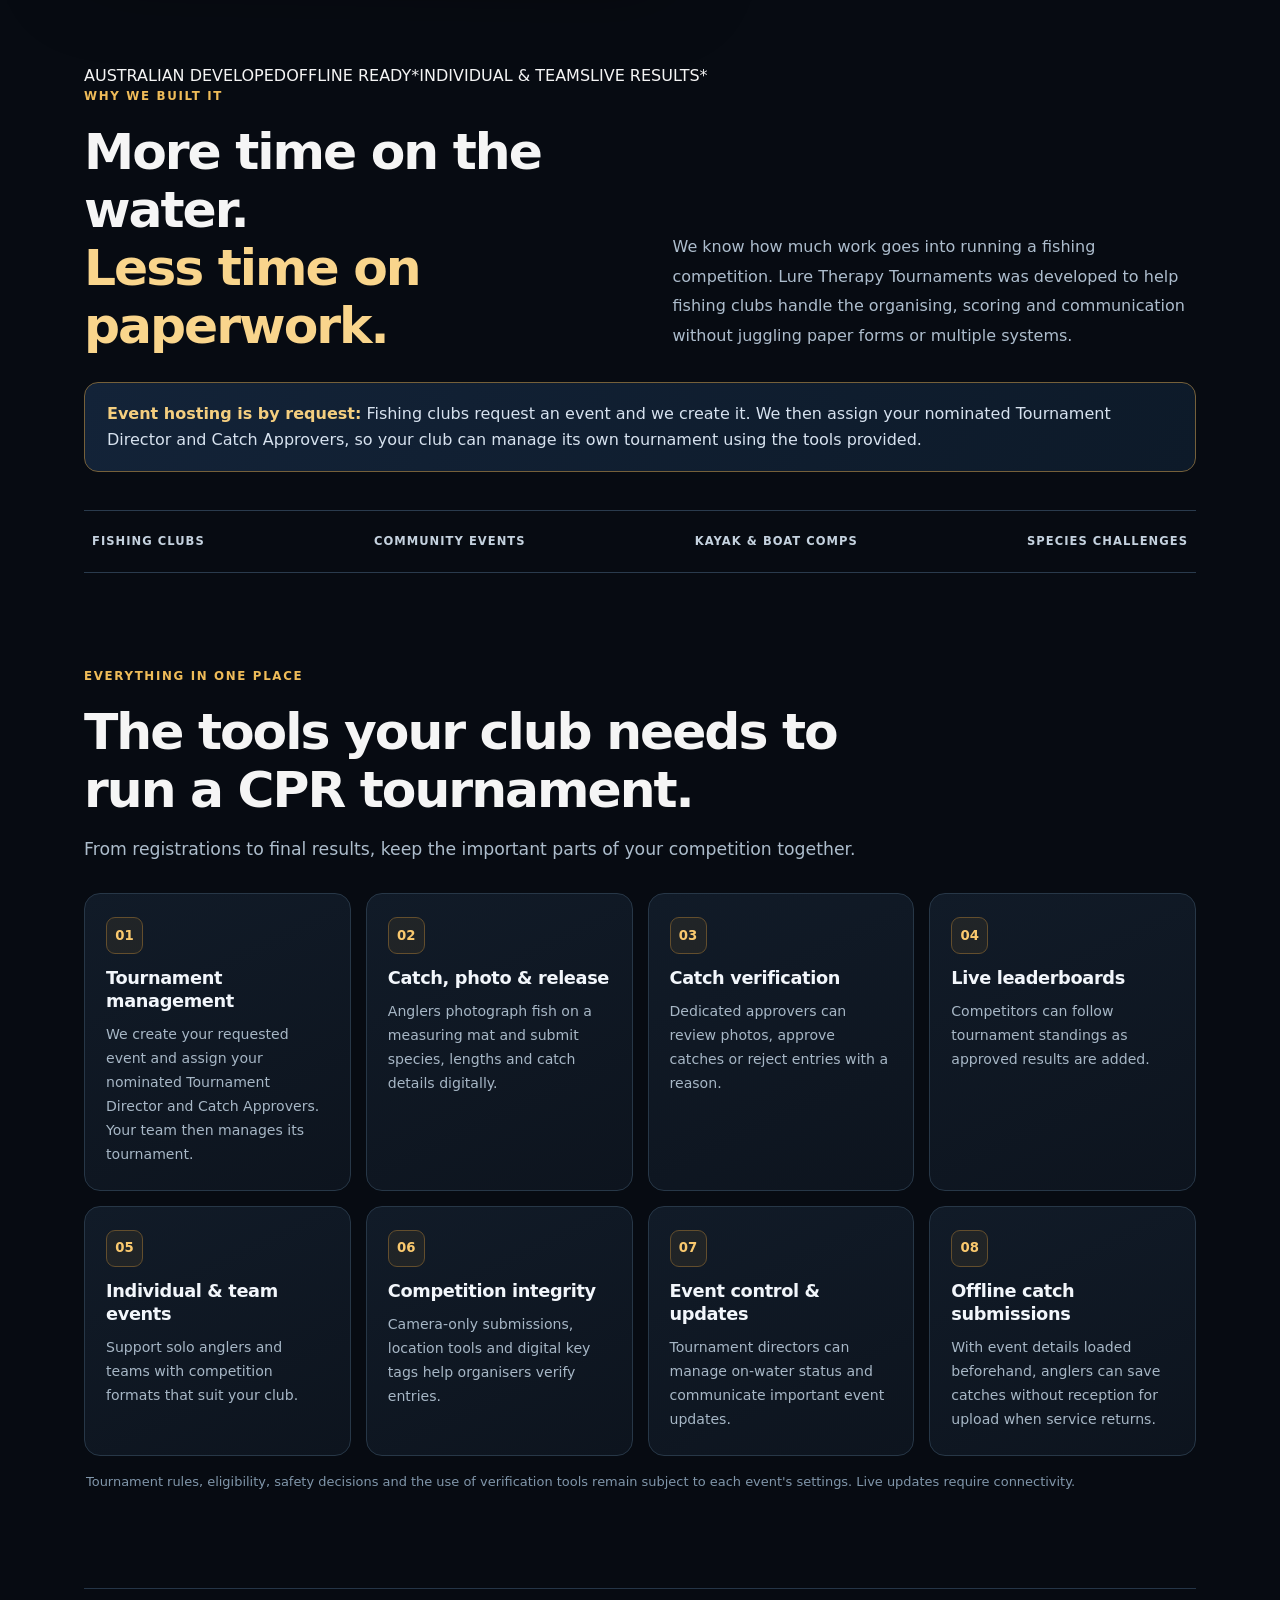
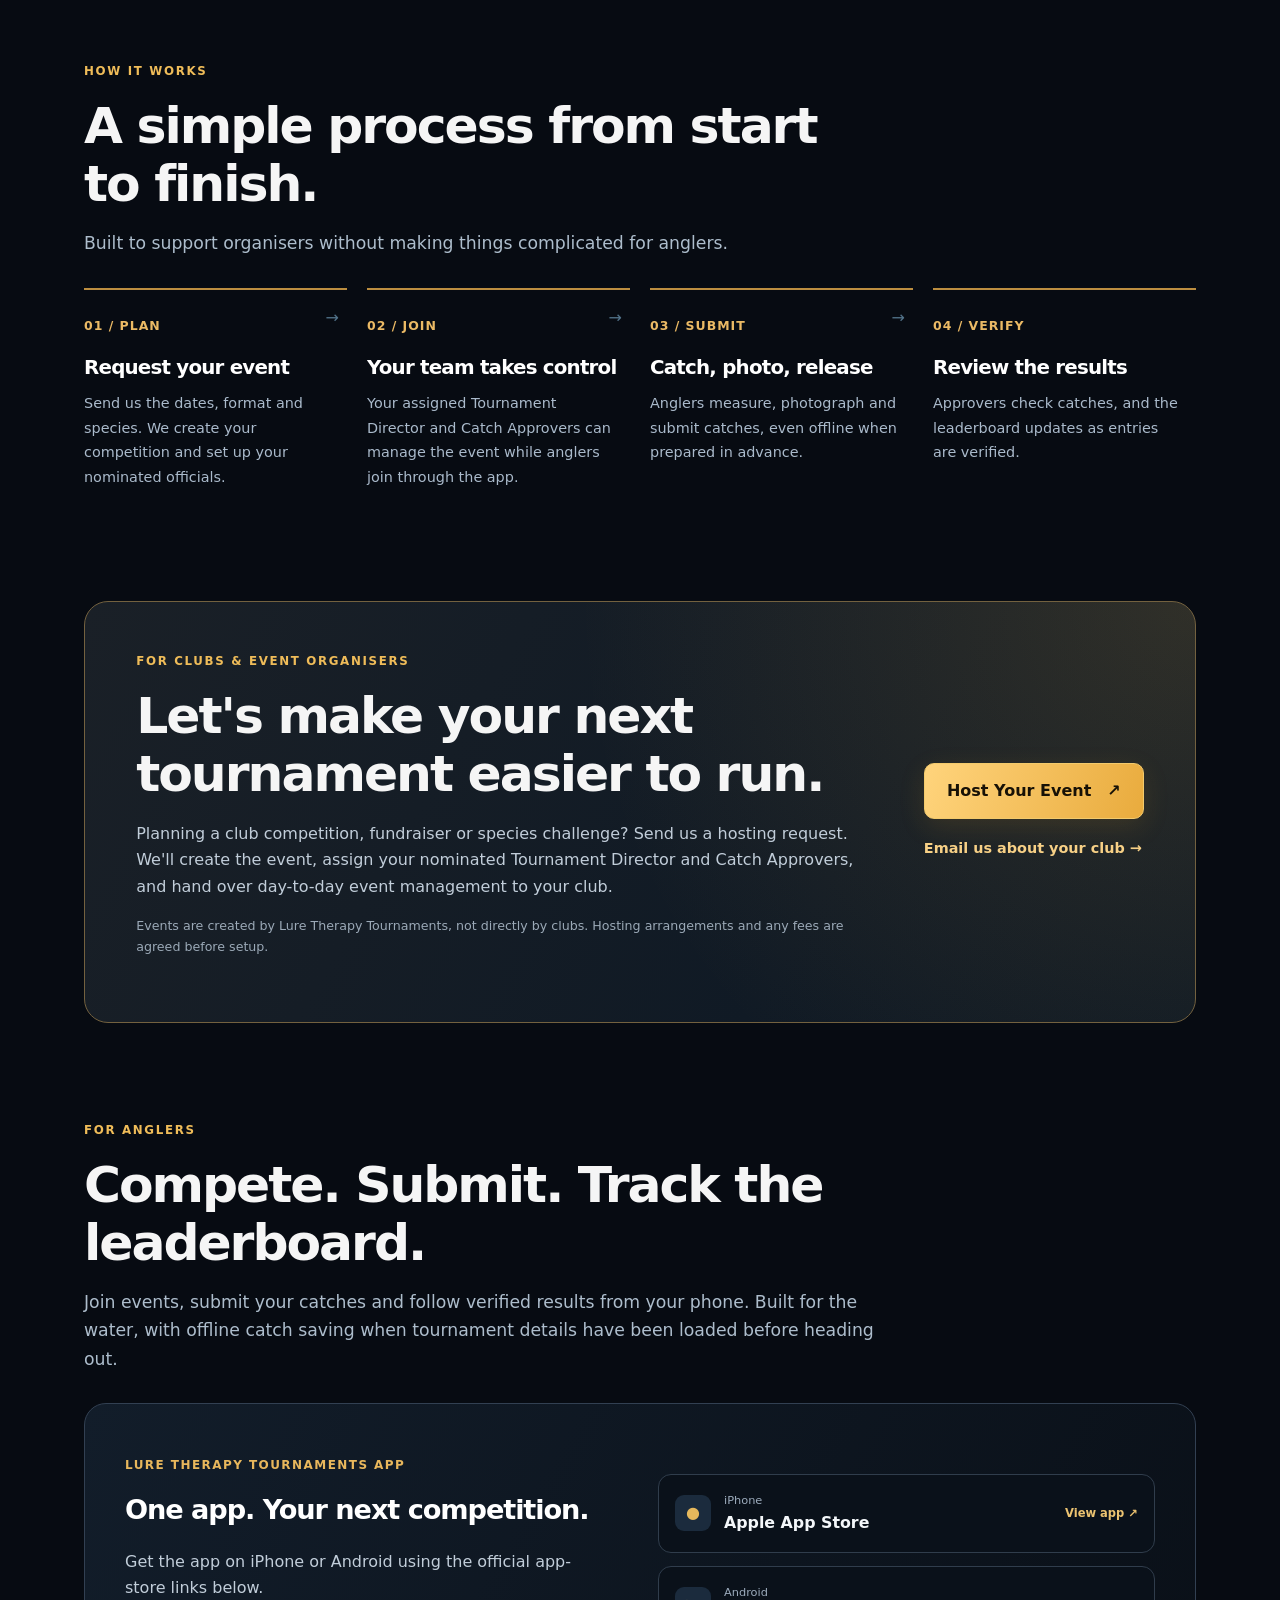
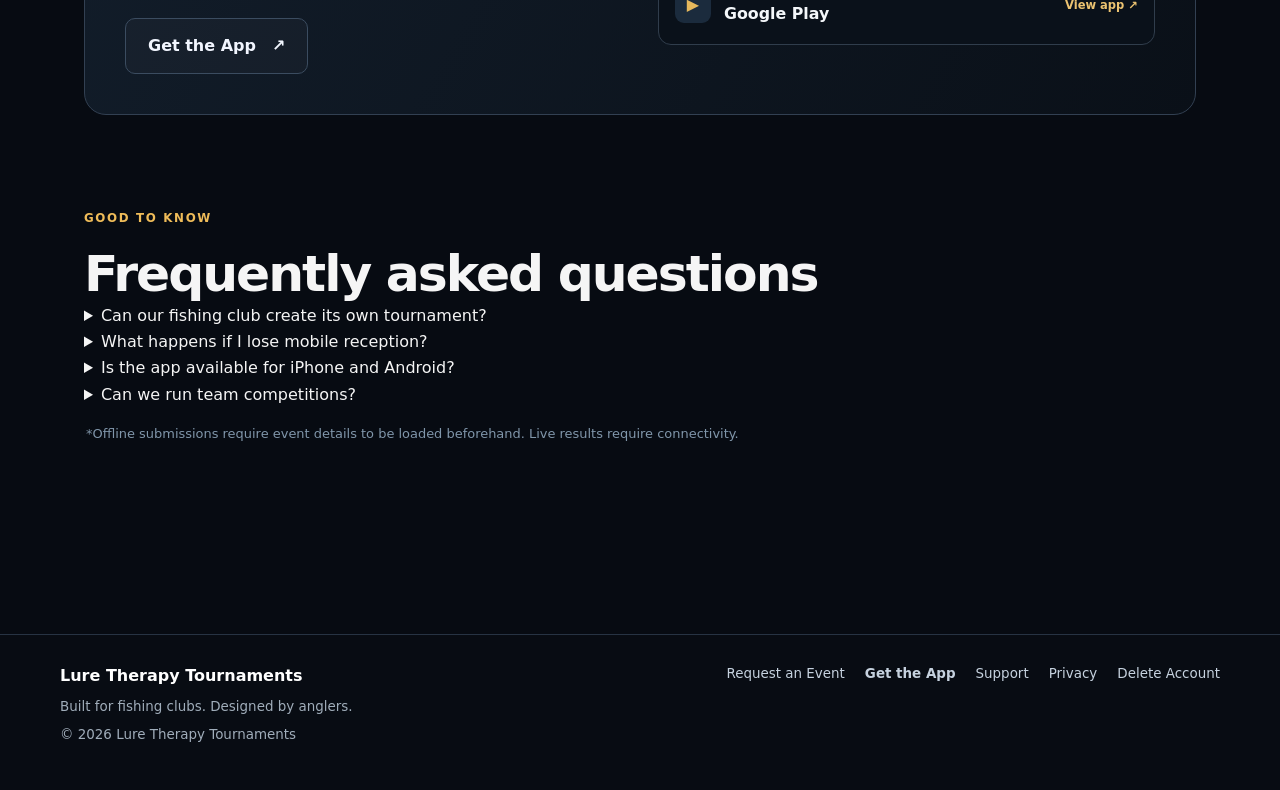
==== commit 8d5650b0: "Redesign homepage with branded hero, illustrative leaderboard and FAQ" ====
--- a/index.html
+++ b/index.html
@@ -13,11 +13,12 @@
   <meta property="og:url" content="https://luretherapy.au/">
   <link rel="stylesheet" href="/styles.css">
   <link rel="stylesheet" href="/home.css">
+  <link rel="stylesheet" href="/premium.css">
 </head>
 <body class="home-page">
 <a class="skip-link" href="#main-content">Skip to content</a>
 <header>
-<div class="nav"><a class="brand brand-link" href="/" aria-label="Lure Therapy Tournaments home">Lure Therapy <span>Tournaments</span></a>
+<div class="nav"><a class="brand brand-link" href="/" aria-label="Lure Therapy Tournaments home"><img src="/admin/logo.webp" alt="" width="52" height="52"> <span class="brand-name">Lure Therapy <span>Tournaments</span></span></a>
 <nav class="site-nav" aria-label="Main navigation">
 <a href="/" aria-current="page">Home</a>
 <a href="/#for-clubs">For Clubs</a>
@@ -32,12 +33,12 @@
   <section class="home-hero" aria-labelledby="hero-heading">
     <div class="hero-copy">
       <p class="eyebrow"><span class="eyebrow-dot" aria-hidden="true"></span> AUSTRALIAN-DEVELOPED · BUILT FOR FISHING CLUBS</p>
-      <h1 id="hero-heading">Built for fishing clubs.<br><span>Designed by anglers.</span></h1>
+      <h1 id="hero-heading">Fishing tournaments.<br><span>Made simple.</span></h1>
       <p class="hero-lead">Making <strong>Catch, Photo &amp; Release (CPR)</strong> competitions easier to run, easier to manage and better for everyone on the water.</p>
       <p class="hero-sub">Lure Therapy Tournaments brings entries, catch verification, tournament updates and results together in one place—helping clubs spend less time on paperwork and more time running great fishing events.</p>
       <div class="actions hero-actions">
         <a class="button button-gold" href="/host-an-event/">Host Your Event <span aria-hidden="true">↗</span></a>
-        <a class="button button-outline" href="#how-it-works">See How It Works</a>
+        <a class="button button-outline" href="/download/">Download the App</a>
       </div>
       <div class="hero-highlights" aria-label="Platform highlights">
         <span><i aria-hidden="true">✓</i> Club &amp; social comps</span>
@@ -45,7 +46,7 @@
         <span><i aria-hidden="true">✓</i> Catch review &amp; results</span>
       </div>
     </div>
-    <div class="workflow-card" aria-label="Catch, photo and release tournament workflow">
+    <div class="hero-visual"><div class="water-art" aria-hidden="true"><svg viewBox="0 0 600 440" xmlns="http://www.w3.org/2000/svg"><defs><linearGradient id="sky" x2="0" y2="1"><stop stop-color="#122c42"/><stop offset="1" stop-color="#ae8051"/></linearGradient><linearGradient id="lake" x2="0" y2="1"><stop stop-color="#284e60"/><stop offset="1" stop-color="#071722"/></linearGradient></defs><path fill="url(#sky)" d="M0 0H600V440H0z"/><circle cx="445" cy="110" r="44" fill="#ecc58a" opacity=".85"/><path fill="#172d36" d="M0 215L60 160 125 200 210 125 315 207 400 180 490 218 600 153V280H0Z"/><path fill="#0b202c" d="M0 238L80 210 180 244 255 210 355 246 500 215 600 236V290H0Z"/><path fill="url(#lake)" d="M0 250H600V440H0Z"/><g stroke="#e5bd83" opacity=".24" stroke-width="3"><path d="M405 270h80m-110 18h145m-170 24h180m-215 32h230m-265 40h290"/></g><g fill="#06121d"><path d="M68 330h240l-32 22H102z"/><path d="M113 312h140l22 18H90z"/><path d="M166 288h38v26h-38z"/><circle cx="218" cy="261" r="10"/><path d="M211 271l-9 42h24l4-32 24 12 4-7-31-20z"/><path stroke="#06121d" stroke-width="3" fill="none" d="M254 287l87-66 35 78"/></g></svg></div><div class="phone-demo" aria-label="Illustrative app interface"><div class="phone-top">LURE THERAPY <span>●</span></div><p class="demo-label">TOURNAMENT PREVIEW</p><h3>Live leaderboard</h3><p class="demo-sub">Illustrative competition</p><div class="demo-row"><b>01</b><span>Angler A<small>5 catches</small></span><strong>198 cm</strong></div><div class="demo-row"><b>02</b><span>Angler B<small>5 catches</small></span><strong>186 cm</strong></div><div class="demo-row"><b>03</b><span>Angler C<small>4 catches</small></span><strong>164 cm</strong></div><div class="demo-submit">＋ Submit catch</div><p class="demo-caption">Concept preview · not live results</p></div><div class="visual-tag">CATCH · PHOTO · RELEASE</div></div><div class="workflow-card" aria-label="Catch, photo and release tournament workflow">
       <div class="workflow-top">
         <span class="work-label">THE CPR WAY</span>
         <span class="work-badge">MADE FOR CLUBS</span>
@@ -61,6 +62,7 @@
       <div class="workflow-foot"><span class="live-dot" aria-hidden="true"></span> From the first cast to the final result.</div>
     </div>
   </section>
+<div class="premium-strip"><span>AUSTRALIAN DEVELOPED</span><span>OFFLINE READY*</span><span>INDIVIDUAL &amp; TEAMS</span><span>LIVE RESULTS*</span></div>
 
   <section class="mission-section home-section" id="for-clubs" aria-labelledby="mission-heading">
     <div class="section-heading">
@@ -113,7 +115,7 @@
       </div>
     </div>
   </section>
-</main>
+<section class="home-section premium-faq"><p class="eyebrow">GOOD TO KNOW</p><h2>Frequently asked questions</h2><details><summary>Can our fishing club create its own tournament?</summary><p>Request hosting through Lure Therapy. We create your event and assign your nominated Tournament Director and Catch Approvers.</p></details><details><summary>What happens if I lose mobile reception?</summary><p>Open the app and load your event details before heading out. Prepared anglers can save catches offline and upload them when reception returns.</p></details><details><summary>Is the app available for iPhone and Android?</summary><p>Yes. Use the official links on our <a href="/download/">download page</a>.</p></details><details><summary>Can we run team competitions?</summary><p>Yes, individual and team events are supported. Discuss your competition format when requesting an event.</p></details><p class="fine-print">*Offline submissions require event details to be loaded beforehand. Live results require connectivity.</p></section></main>
 <footer><div class="footer-inner home-footer"><div><strong>Lure Therapy Tournaments</strong><span>Built for fishing clubs. Designed by anglers.</span><small>© 2026 Lure Therapy Tournaments</small></div><nav aria-label="Footer navigation"><a href="/host-an-event/">Request an Event</a><a href="/download/">Get the App</a><a href="/support/">Support</a><a href="/privacy/">Privacy</a><a href="/delete-account/">Delete Account</a></nav></div></footer>
 </body>
 </html>
--- a/styles.css
+++ b/styles.css
@@ -116,3 +116,9 @@
   .nav nav { display: flex; flex-wrap: wrap; gap: 8px 14px; }
   .nav nav a { margin-left: 0; }
 }
+
+/* Official store download cards */
+.store-grid a.store-option { color:inherit; text-decoration:none; transition:border-color .18s ease, transform .18s ease; }
+.store-grid a.store-option:hover { border-color:#e6b85c; transform:translateY(-2px); }
+.store-grid a.store-option:focus-visible { outline:3px solid #f7c65a; outline-offset:3px; }
+@media (prefers-reduced-motion:reduce) { .store-grid a.store-option { transition:none; } }
--- a/home.css
+++ b/home.css
@@ -80,7 +80,7 @@
 .home-page .download-highlight h3 { color:#fff; font-size:1.7rem; margin:8px 0; }
 .home-page .download-highlight p { max-width:470px; }
 .home-page .store-availability { display:flex; flex-direction:column; gap:13px; }
-.home-page .store-availability > div { display:flex; gap:13px; align-items:center; padding:16px; background:#0a111a; border:1px solid #303d4c; border-radius:13px; }
+.home-page .store-availability > a { display:flex; gap:13px; align-items:center; padding:16px; background:#0a111a; border:1px solid #303d4c; border-radius:13px; }
 .home-page .store-availability span:nth-child(2) { display:flex; flex-direction:column; flex:1; min-width:0; }
 .home-page .store-availability small { color:#9dacbd; font-size:.71rem; }
 .home-page .store-availability strong { color:#f4f7fa; font-size:.99rem; }
@@ -129,10 +129,15 @@
  .home-page .home-hero { padding-top:45px; }
  .home-page .mission-strip span { width:calc(50% - 15px); font-size:.64rem; }
  .home-page .home-footer { flex-direction:column; }
- .home-page .store-availability > div { flex-wrap:wrap; }
+ .home-page .store-availability > a { flex-wrap:wrap; }
 }
 @media (prefers-reduced-motion: reduce) { .home-page .button { transition:none; } }
 .home-page .club-process-note{margin:27px 0 0;padding:18px 22px;background:linear-gradient(120deg,#132338,#0d1a29);border:1px solid #75603a;border-radius:14px;color:#d7e2ef;line-height:1.65}
 .home-page .club-process-note strong{color:#f4ce7f}
 .home-page .site-nav a[aria-current="page"]{color:#fff}
 @media(max-width:650px){.home-page header{position:static}.home-page .site-nav{gap:7px 14px}.home-page .site-nav a{font-size:.77rem}}
+
+/* Make the official app-store cards clickable and keyboard accessible. */
+.home-page .store-availability > a { color:inherit; text-decoration:none; transition:border-color .18s ease, transform .18s ease; }
+.home-page .store-availability > a:hover { border-color:#e6b85c; transform:translateY(-2px); }
+.home-page .store-availability > a:focus-visible { outline:3px solid #f7c65a; outline-offset:3px; }
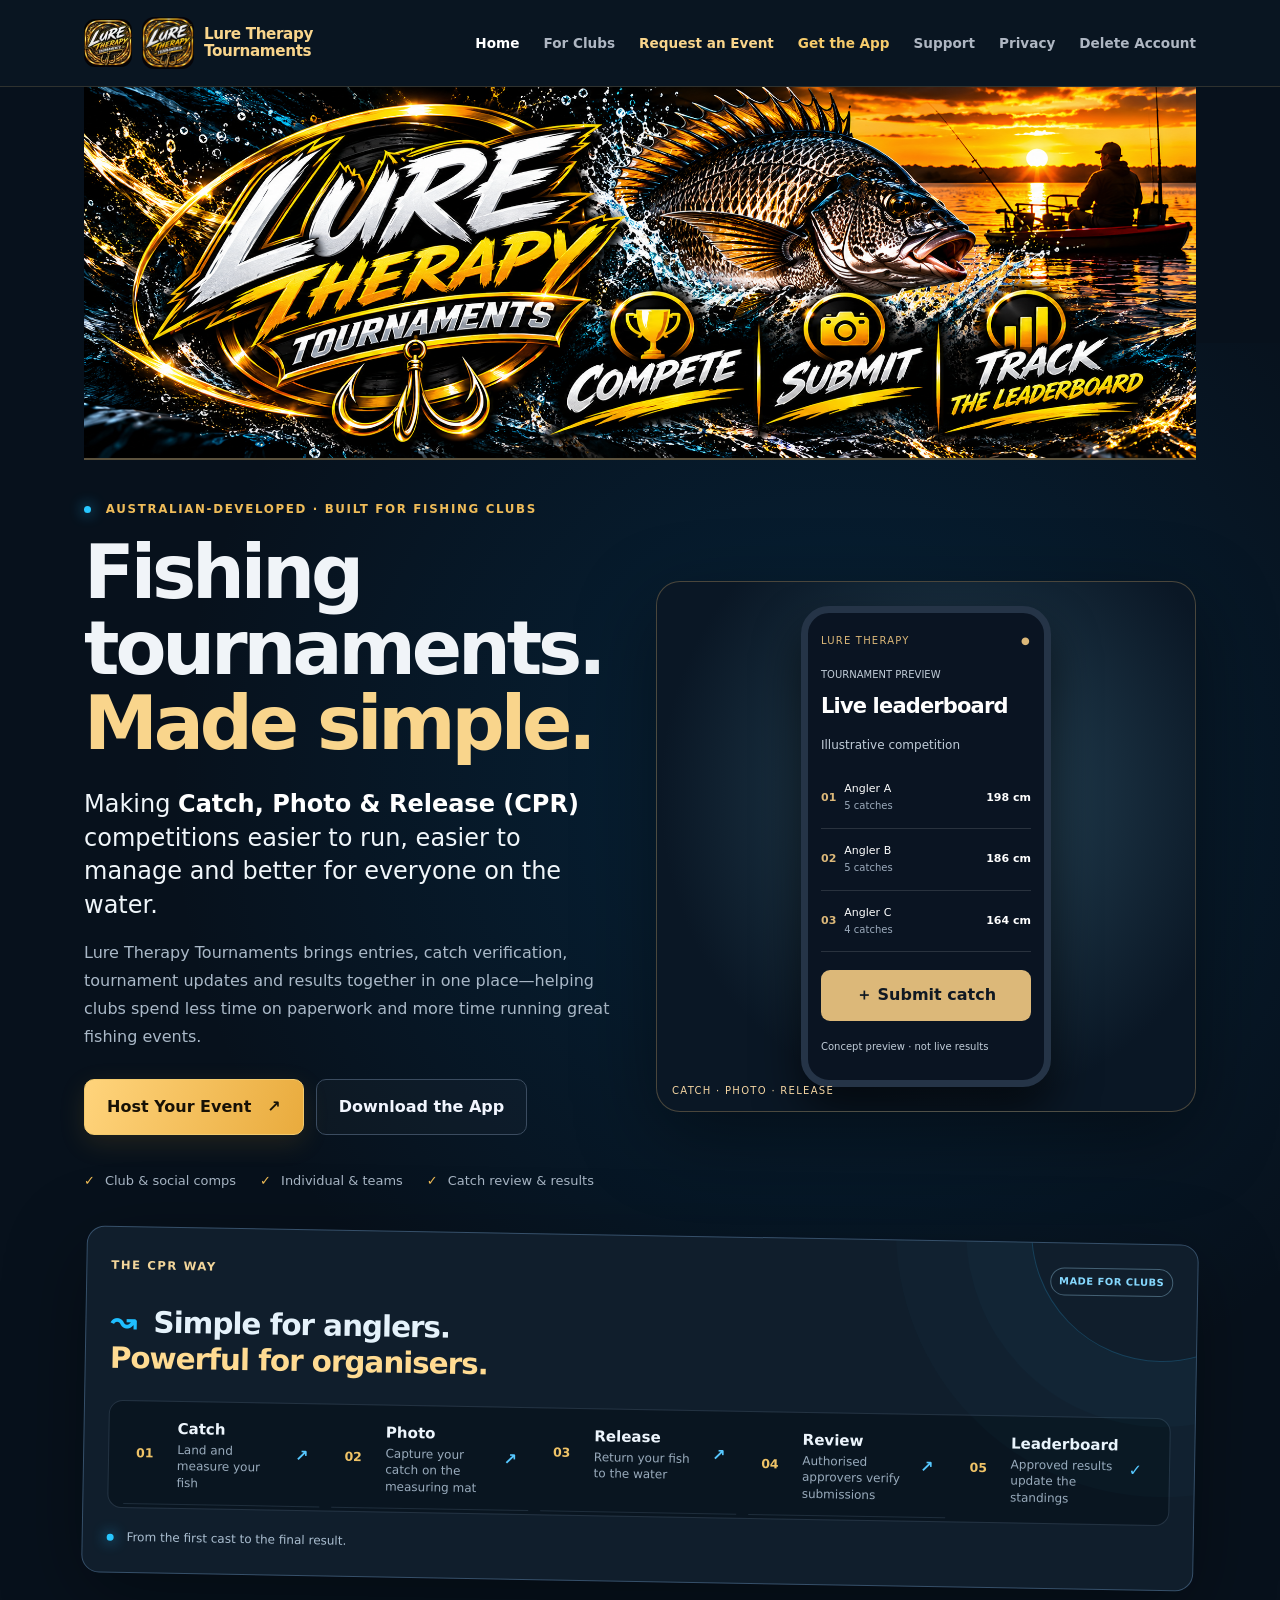
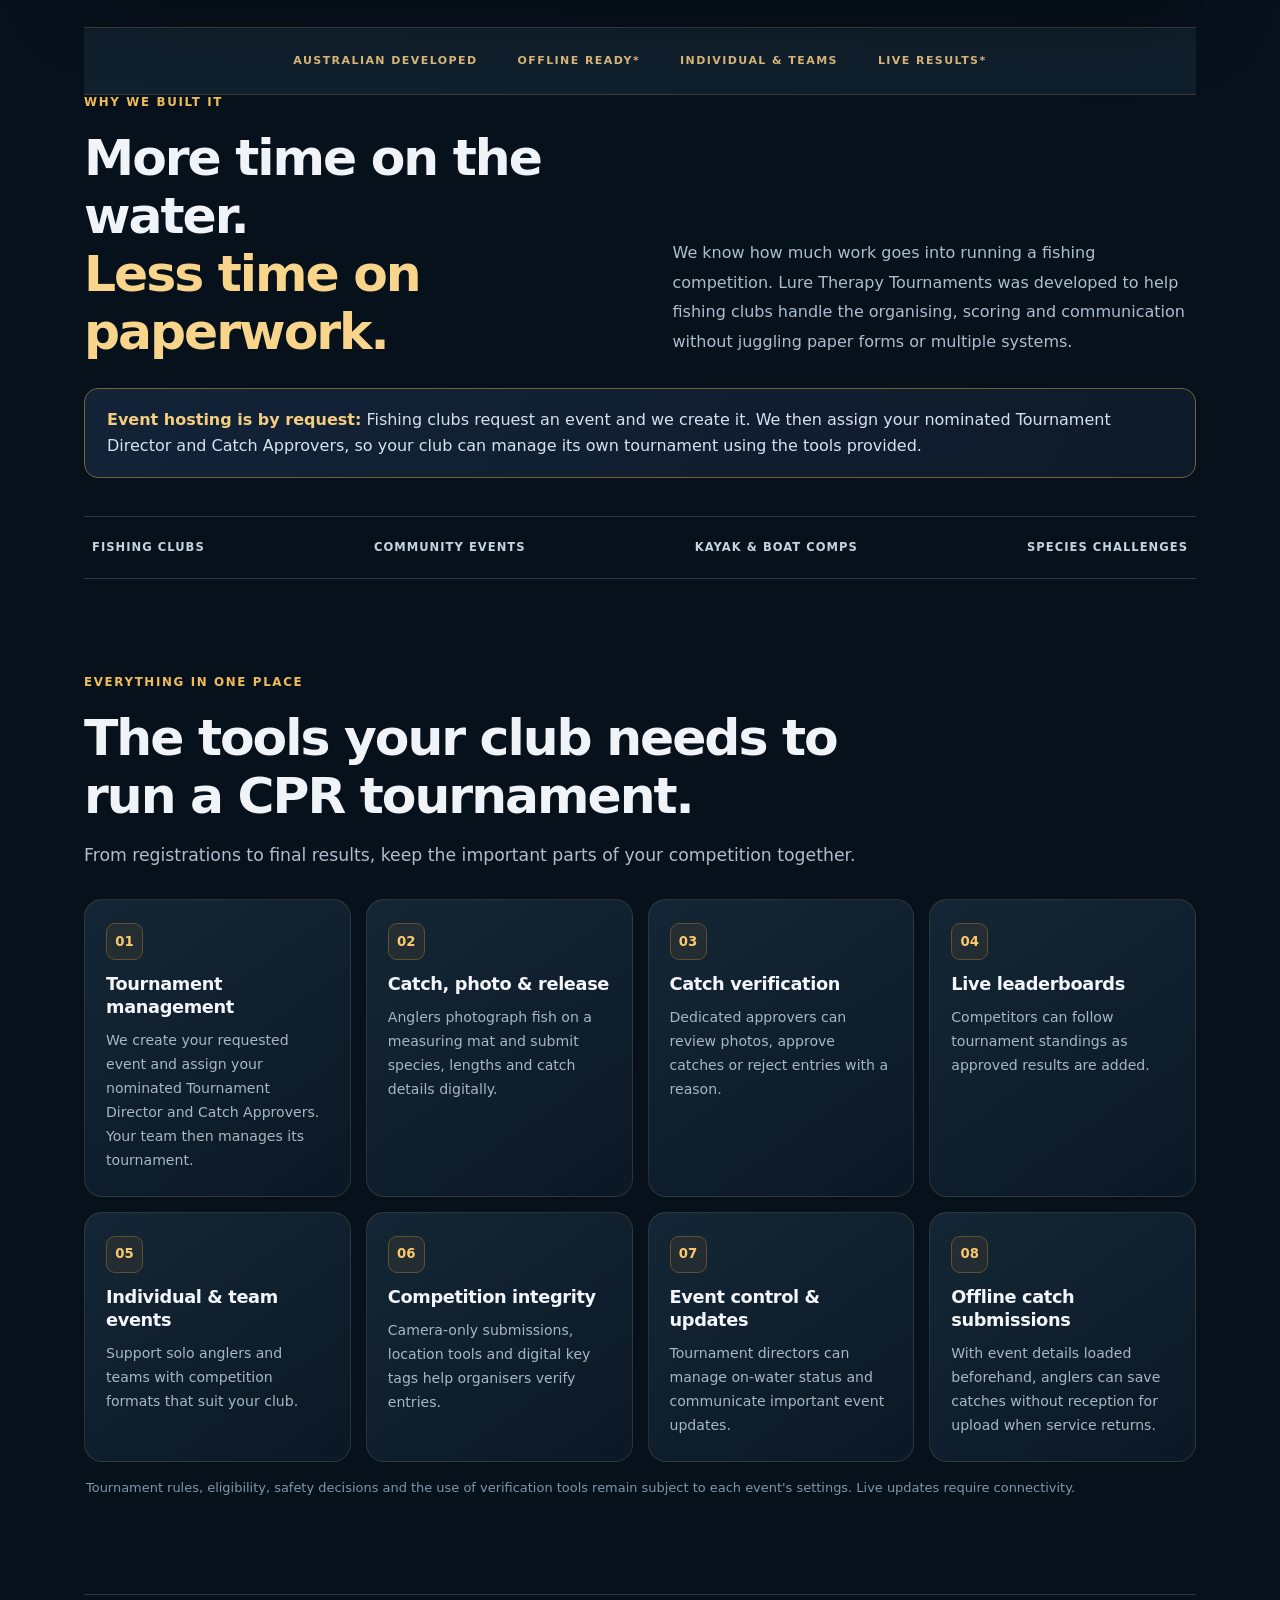
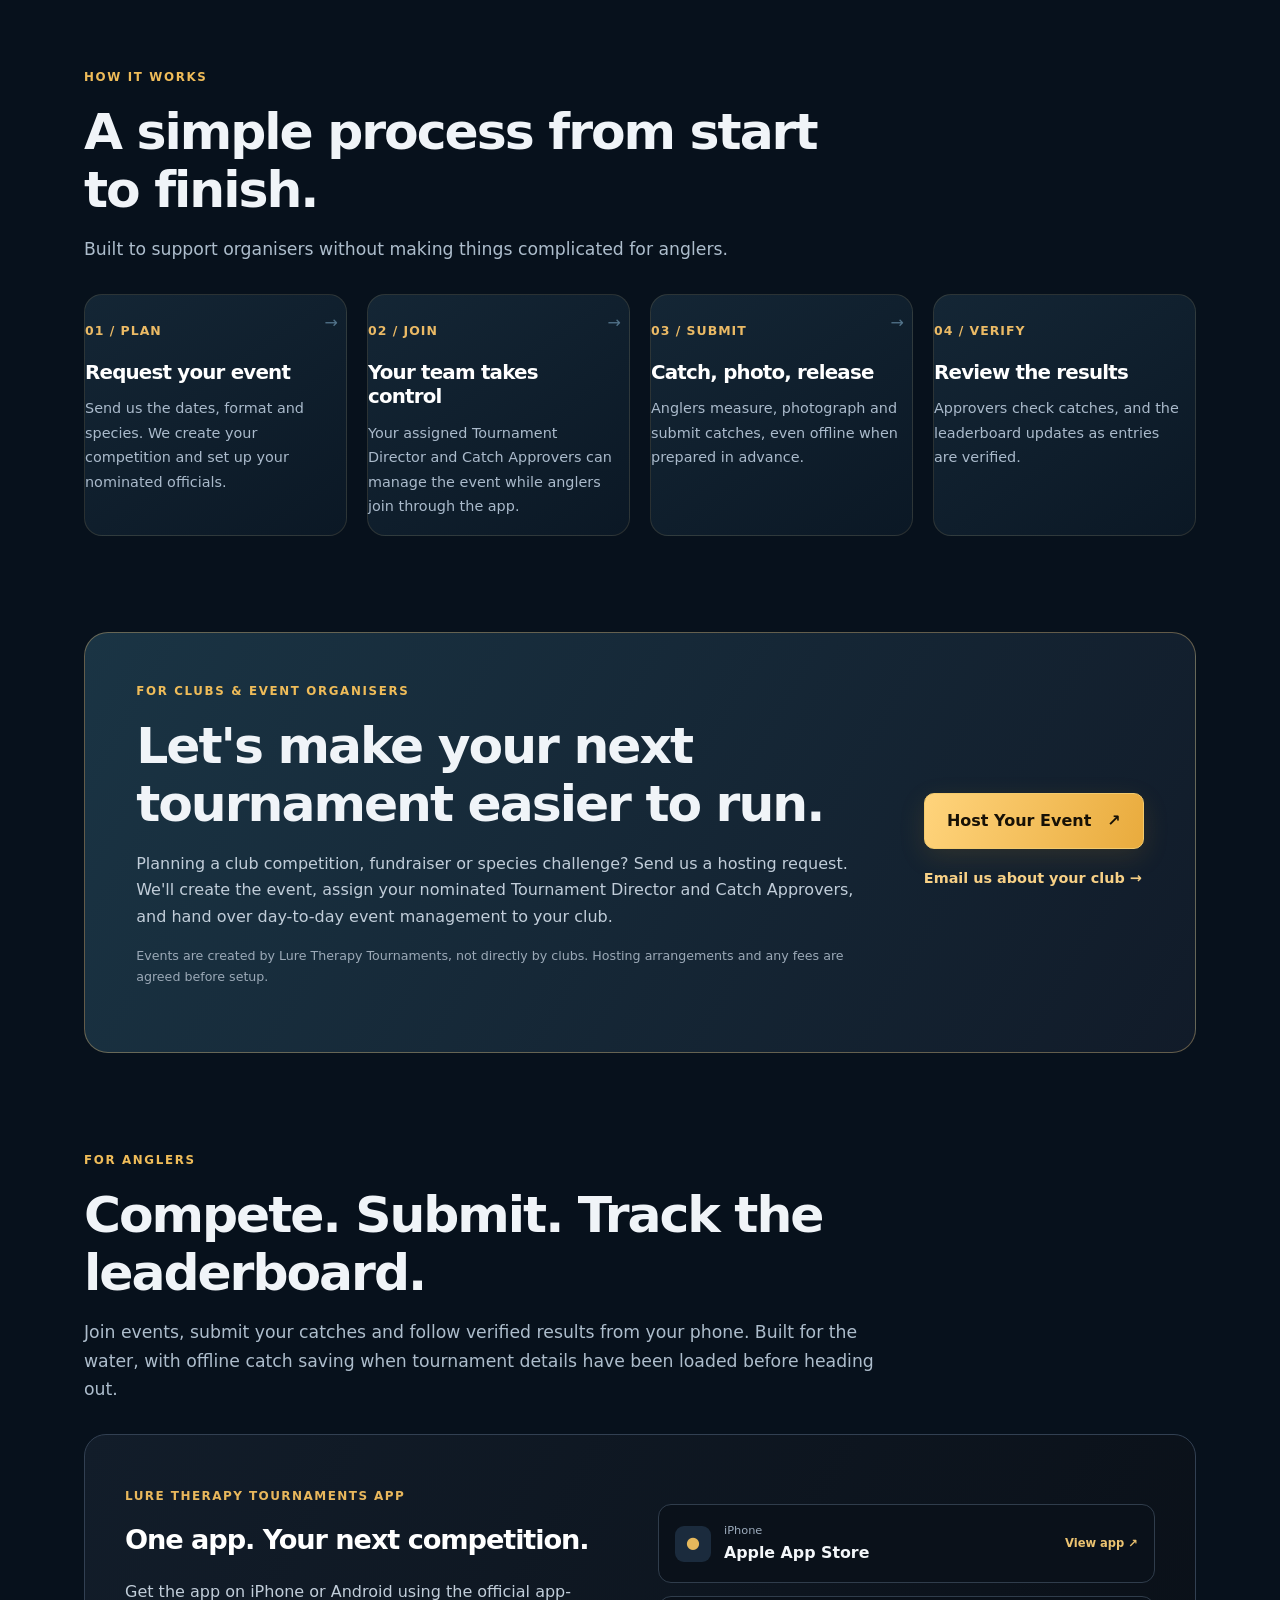
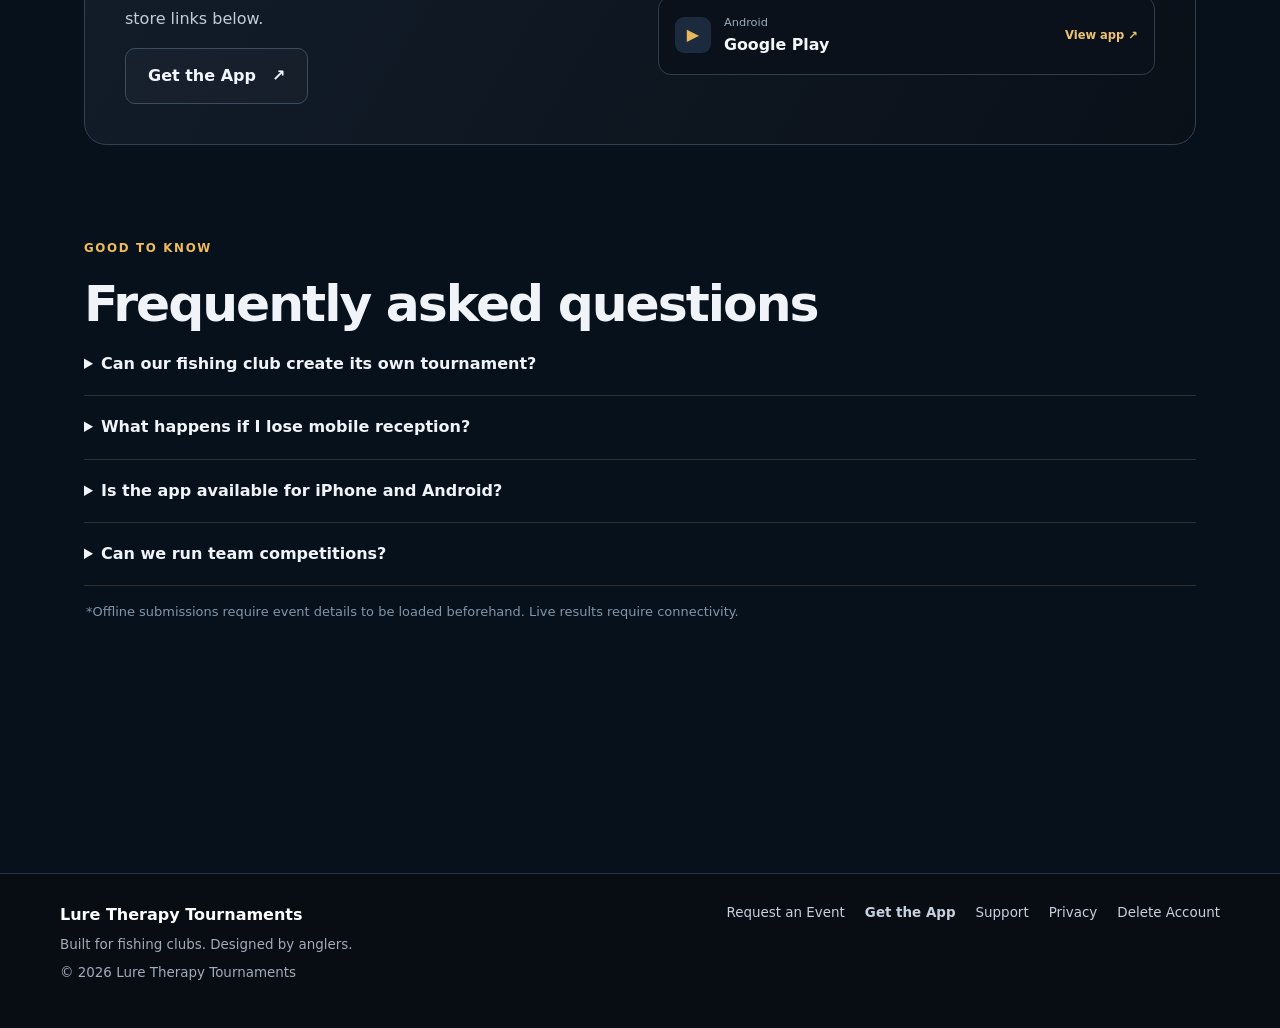
==== commit 51f0ef36: "Feature original Lure Therapy banner on redesigned homepage" ====
--- a/index.html
+++ b/index.html
@@ -11,6 +11,7 @@
   <meta property="og:title" content="Lure Therapy Tournaments — Built for Fishing Clubs">
   <meta property="og:description" content="An Australian-developed platform to help fishing clubs run catch, photo and release tournaments. Request hosting, verify catches and follow the leaderboard.">
   <meta property="og:url" content="https://luretherapy.au/">
+  <meta property="og:image" content="https://luretherapy.au/banner.png">
   <link rel="stylesheet" href="/styles.css">
   <link rel="stylesheet" href="/home.css">
   <link rel="stylesheet" href="/premium.css">
@@ -30,6 +31,7 @@
 </nav></div>
 </header>
 <main id="main-content">
+  <div class="brand-banner"><img src="/banner.png" alt="Lure Therapy Tournaments — Compete, Submit, Track the Leaderboard" fetchpriority="high" decoding="async"></div>
   <section class="home-hero" aria-labelledby="hero-heading">
     <div class="hero-copy">
       <p class="eyebrow"><span class="eyebrow-dot" aria-hidden="true"></span> AUSTRALIAN-DEVELOPED · BUILT FOR FISHING CLUBS</p>
@@ -46,7 +48,7 @@
         <span><i aria-hidden="true">✓</i> Catch review &amp; results</span>
       </div>
     </div>
-    <div class="hero-visual"><div class="water-art" aria-hidden="true"><svg viewBox="0 0 600 440" xmlns="http://www.w3.org/2000/svg"><defs><linearGradient id="sky" x2="0" y2="1"><stop stop-color="#122c42"/><stop offset="1" stop-color="#ae8051"/></linearGradient><linearGradient id="lake" x2="0" y2="1"><stop stop-color="#284e60"/><stop offset="1" stop-color="#071722"/></linearGradient></defs><path fill="url(#sky)" d="M0 0H600V440H0z"/><circle cx="445" cy="110" r="44" fill="#ecc58a" opacity=".85"/><path fill="#172d36" d="M0 215L60 160 125 200 210 125 315 207 400 180 490 218 600 153V280H0Z"/><path fill="#0b202c" d="M0 238L80 210 180 244 255 210 355 246 500 215 600 236V290H0Z"/><path fill="url(#lake)" d="M0 250H600V440H0Z"/><g stroke="#e5bd83" opacity=".24" stroke-width="3"><path d="M405 270h80m-110 18h145m-170 24h180m-215 32h230m-265 40h290"/></g><g fill="#06121d"><path d="M68 330h240l-32 22H102z"/><path d="M113 312h140l22 18H90z"/><path d="M166 288h38v26h-38z"/><circle cx="218" cy="261" r="10"/><path d="M211 271l-9 42h24l4-32 24 12 4-7-31-20z"/><path stroke="#06121d" stroke-width="3" fill="none" d="M254 287l87-66 35 78"/></g></svg></div><div class="phone-demo" aria-label="Illustrative app interface"><div class="phone-top">LURE THERAPY <span>●</span></div><p class="demo-label">TOURNAMENT PREVIEW</p><h3>Live leaderboard</h3><p class="demo-sub">Illustrative competition</p><div class="demo-row"><b>01</b><span>Angler A<small>5 catches</small></span><strong>198 cm</strong></div><div class="demo-row"><b>02</b><span>Angler B<small>5 catches</small></span><strong>186 cm</strong></div><div class="demo-row"><b>03</b><span>Angler C<small>4 catches</small></span><strong>164 cm</strong></div><div class="demo-submit">＋ Submit catch</div><p class="demo-caption">Concept preview · not live results</p></div><div class="visual-tag">CATCH · PHOTO · RELEASE</div></div><div class="workflow-card" aria-label="Catch, photo and release tournament workflow">
+    <div class="hero-visual"><div class="phone-demo" aria-label="Illustrative app interface"><div class="phone-top">LURE THERAPY <span>●</span></div><p class="demo-label">TOURNAMENT PREVIEW</p><h3>Live leaderboard</h3><p class="demo-sub">Illustrative competition</p><div class="demo-row"><b>01</b><span>Angler A<small>5 catches</small></span><strong>198 cm</strong></div><div class="demo-row"><b>02</b><span>Angler B<small>5 catches</small></span><strong>186 cm</strong></div><div class="demo-row"><b>03</b><span>Angler C<small>4 catches</small></span><strong>164 cm</strong></div><div class="demo-submit">＋ Submit catch</div><p class="demo-caption">Concept preview · not live results</p></div><div class="visual-tag">CATCH · PHOTO · RELEASE</div></div><div class="workflow-card" aria-label="Catch, photo and release tournament workflow">
       <div class="workflow-top">
         <span class="work-label">THE CPR WAY</span>
         <span class="work-badge">MADE FOR CLUBS</span>
--- a/premium.css
+++ b/premium.css
@@ -0,0 +1,2 @@
+.home-page{background:#07111c;color:#f0f4f8}.home-page header{background:#091521;border-bottom:1px solid #c9a56a33}.home-page .brand-link{display:flex;align-items:center;gap:10px}.brand-link img{border-radius:12px;object-fit:contain}.brand-name{display:flex;flex-direction:column;line-height:1.15}.home-page .home-hero{display:grid;grid-template-columns:1fr 1fr;align-items:center;gap:32px;padding-top:70px;padding-bottom:45px}.home-page .home-hero h1{font-size:clamp(2.8rem,5.8vw,5.3rem);letter-spacing:-.055em;line-height:1.02}.hero-visual{position:relative;min-height:450px;display:flex;align-items:center;justify-content:center;isolation:isolate;border:1px solid #c9a56a55;border-radius:24px;overflow:hidden;box-shadow:0 25px 80px #0006}.water-art{position:absolute;inset:0;z-index:-1}.water-art svg{height:100%;width:100%;object-fit:cover}.phone-demo{width:min(75%,250px);background:#0a1422;border:7px solid #253447;border-radius:28px;padding:20px 13px;color:#fff;box-shadow:0 24px 45px #0009;transform:rotate(5deg);margin:24px 0}.phone-top{font-size:10px;letter-spacing:.12em;color:#dcb879;display:flex;justify-content:space-between}.demo-label,.demo-caption{font-size:10px;color:#aab9cb;margin:18px 0 5px}.phone-demo h3{font-size:21px;margin:4px 0}.demo-sub{font-size:12px;color:#acbac9}.demo-row{display:flex;align-items:center;gap:8px;padding:13px 0;border-bottom:1px solid #ffffff20;font-size:11px}.demo-row b{color:#dcb879}.demo-row span{flex:1}.demo-row small{display:block;color:#9cabbc;font-size:10px}.demo-submit{background:#dcb879;color:#101923;text-align:center;padding:12px;border-radius:9px;font-weight:800;margin-top:18px}.visual-tag{position:absolute;bottom:12px;left:15px;color:#f5d6a3;font-size:10px;letter-spacing:.13em}.home-page .workflow-card{grid-column:1/-1;margin-top:12px;padding:24px;background:#101e2c;border-radius:18px}.home-page .workflow-steps{display:grid;grid-template-columns:repeat(5,minmax(0,1fr));gap:12px}.home-page .workflow-step{display:flex;flex-wrap:wrap;align-content:start;padding:12px}.home-page .workflow-step small{line-height:1.4}.premium-strip{display:flex;flex-wrap:wrap;justify-content:center;gap:18px 40px;padding:24px 16px;background:#101f2c;border-block:1px solid #dcb87930;color:#dcb879;font-size:11px;letter-spacing:.13em;font-weight:700}.home-page .club-feature,.home-page .how-card{background:linear-gradient(145deg,#142635,#0b1825);border:1px solid #dcb87925;border-radius:18px;transition:transform .2s,border-color .2s}.home-page .club-feature:hover,.home-page .how-card:hover{transform:translateY(-4px);border-color:#dcb87988}.home-page .host-banner{background:linear-gradient(120deg,#1a3444,#111b29);border:1px solid #dcb87966}.premium-faq{padding-bottom:60px}.premium-faq details{border-bottom:1px solid #dcb87930;padding:18px 0}.premium-faq summary{cursor:pointer;font-weight:700}.premium-faq details p{color:#b6c4d3;max-width:75ch;margin:12px 0}.premium-faq a{color:#e4bf7d}.home-page a:focus-visible,.premium-faq summary:focus-visible{outline:2px solid #e4bf7d;outline-offset:4px}@media(max-width:850px){.home-page .home-hero{grid-template-columns:1fr;padding-top:35px}.hero-visual{min-height:400px}.home-page .workflow-steps{grid-template-columns:repeat(2,minmax(0,1fr))}}@media(max-width:460px){.home-page .workflow-steps{grid-template-columns:1fr}.hero-visual{min-height:370px}.phone-demo{transform:none}.premium-strip{justify-content:flex-start}}@media(prefers-reduced-motion:reduce){.home-page .club-feature,.home-page .how-card{transition:none}}
+.home-page .brand-banner{width:100%;max-width:none;margin:0 auto;background:#060d16;border-bottom:2px solid #dcb87966}.brand-banner img{display:block;width:100%;height:auto;max-width:none;object-fit:contain}.home-page .home-hero{padding-top:42px}.home-page .hero-visual{background:radial-gradient(ellipse at 55% 40%,#28475a,#0a1725 70%);min-height:390px}.home-page .phone-demo{transform:none}.home-page .hero-copy{min-width:0}@media(max-width:850px){.home-page .home-hero{padding-top:26px}.home-page .hero-visual{min-height:380px}}
